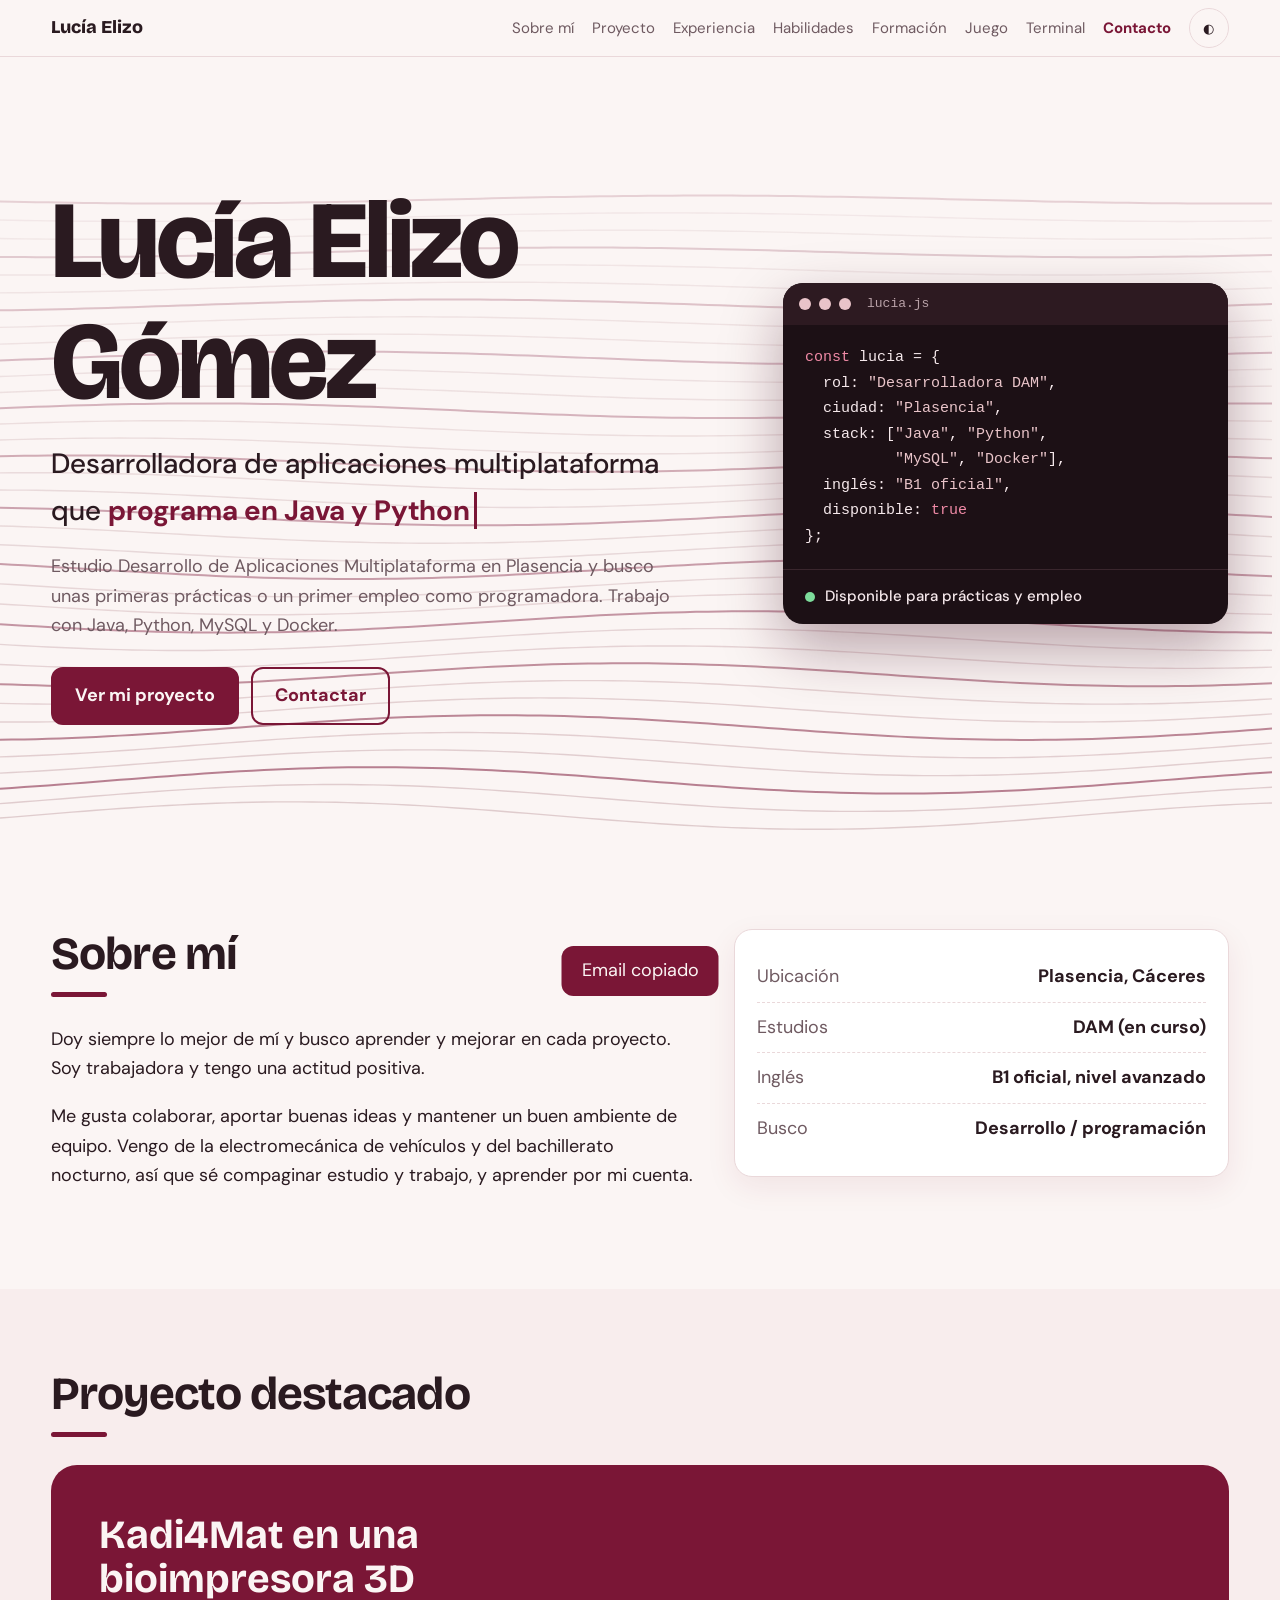
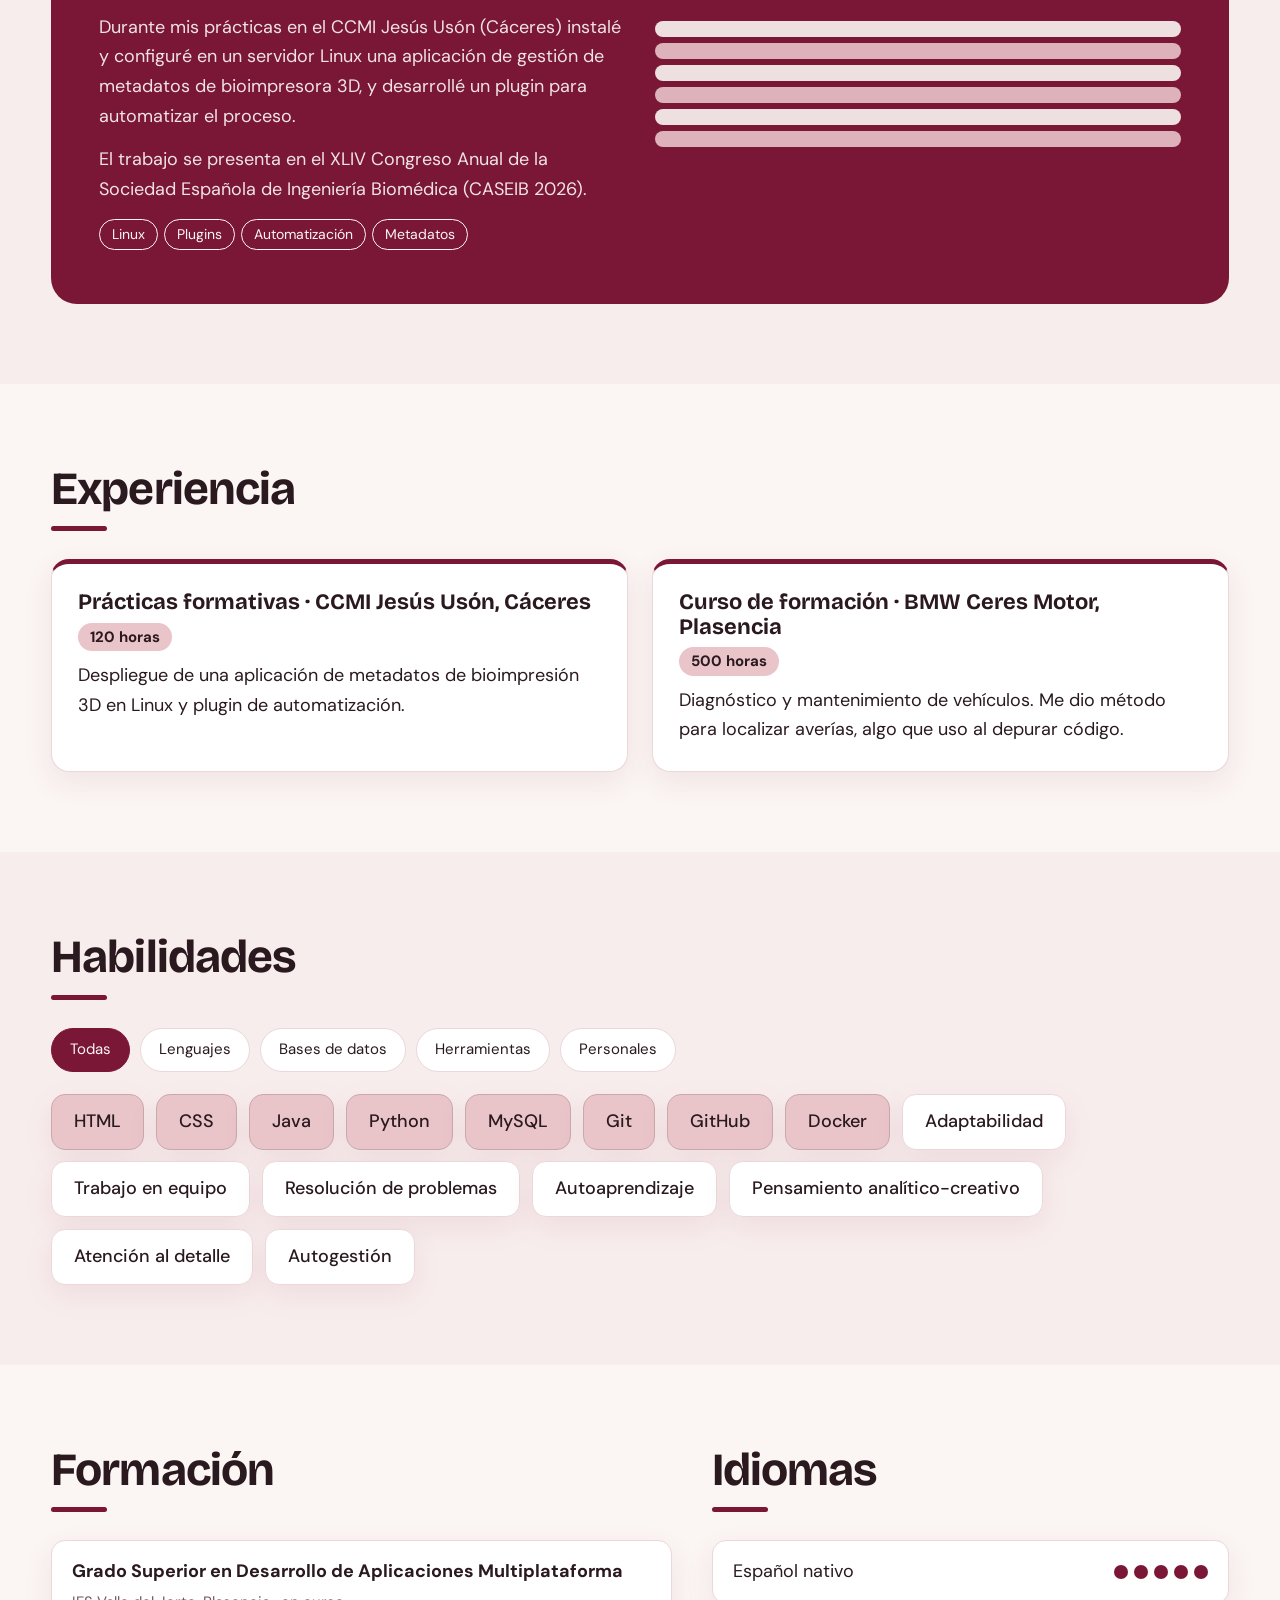
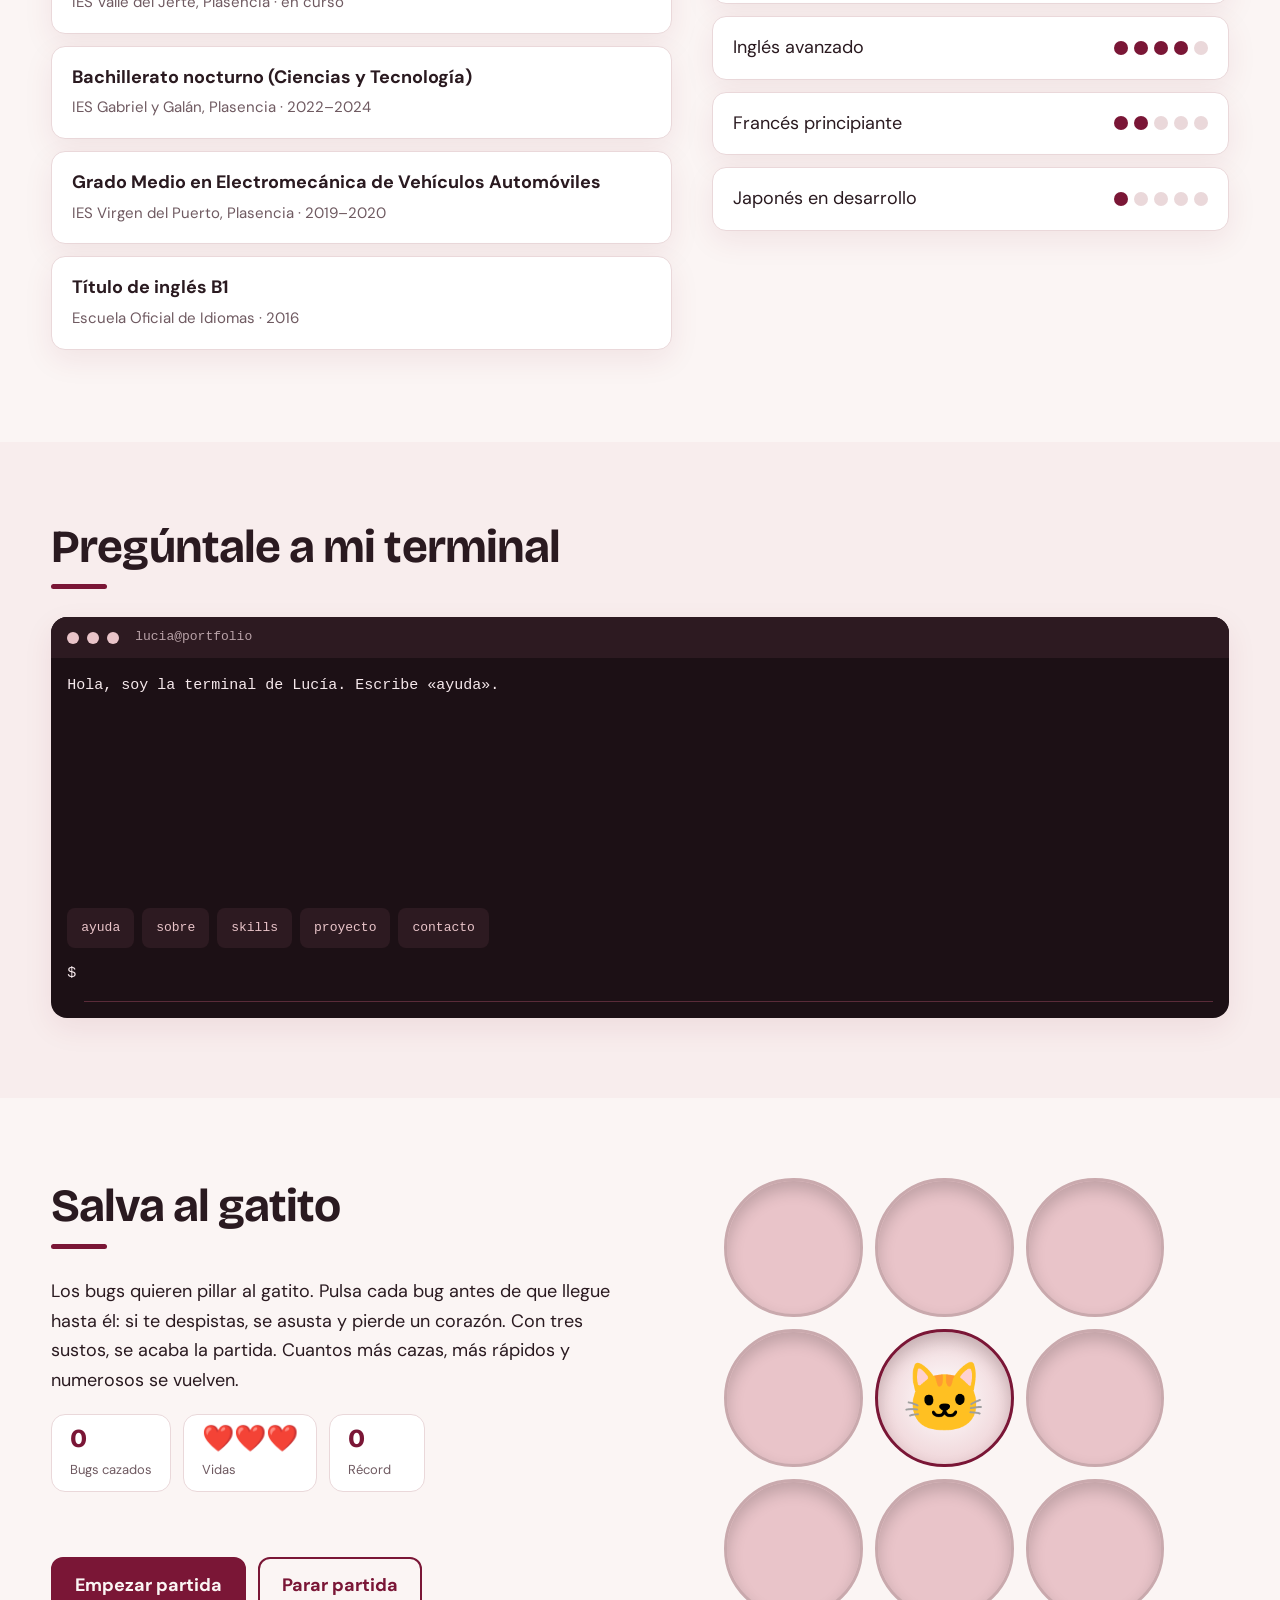
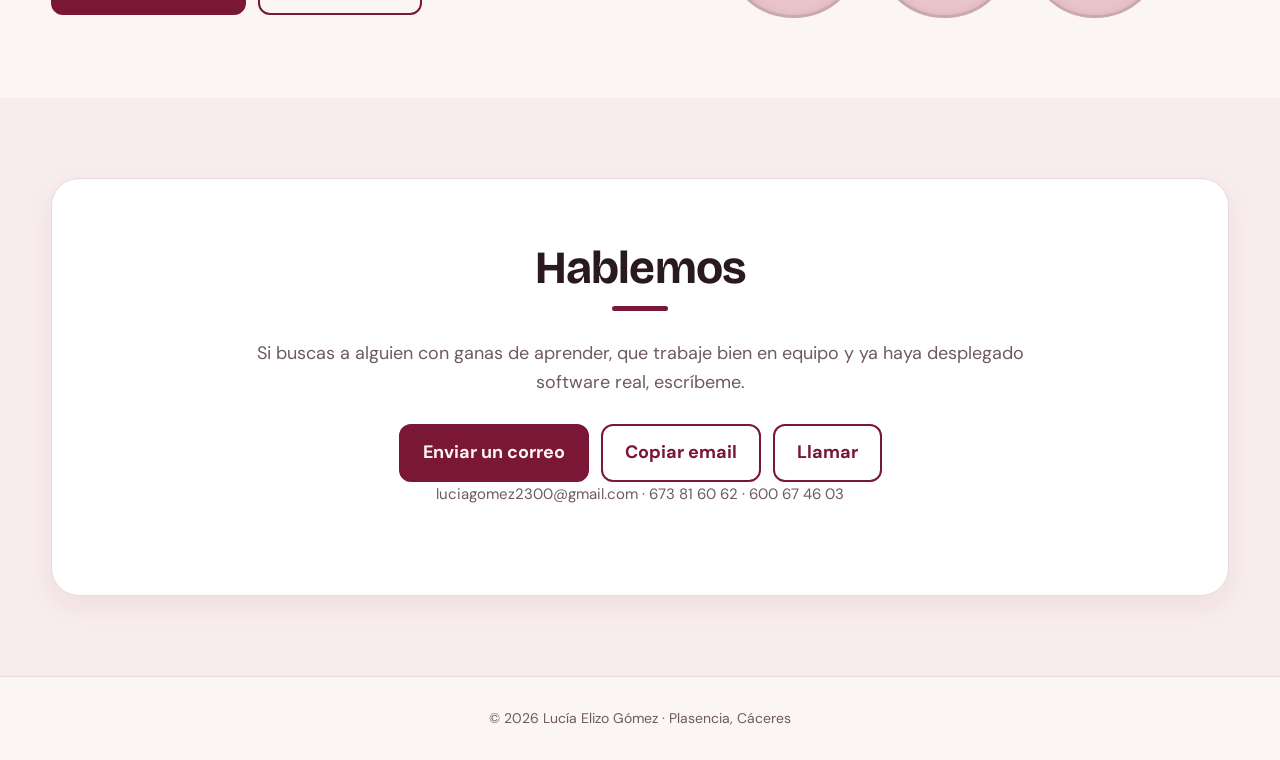
==== index.html @ 35b30069 "2026" ====
<!DOCTYPE html>
<html lang="es">

<head>
  <meta charset="utf-8">
  <meta name="viewport" content="width=device-width, initial-scale=1, viewport-fit=cover">
  <title>Lucía Elizo Gómez · Desarrolladora de Aplicaciones Multiplataforma</title>
  <link
    href="https://fonts.googleapis.com/css2?family=Bricolage+Grotesque:wght@500;700;800&family=DM+Sans:wght@400;500;700&display=swap"
    rel="stylesheet">
    <link rel="stylesheet" href="./css/styles.css">
  
</head>

<body>
  <div id="bar"></div>
  <nav>
    <div class="wrap"><b>Lucía Elizo</b>
      <div id="menu"><a href="#sobre">Sobre mí</a><a href="#proyecto">Proyecto</a><a
          href="#experiencia">Experiencia</a><a href="#habilidades">Habilidades</a><a href="#formacion">Formación</a><a
          href="#juego">Juego</a><a href="#terminal">Terminal</a><a href="#contacto">Contacto</a></div>
      <button id="theme" aria-label="Cambiar tema">◐</button><button id="burger" aria-label="Abrir menú"
        aria-expanded="false" aria-controls="menu">☰</button>
    </div>
  </nav>

  <header class="hero">
    <canvas id="layers" aria-hidden="true"></canvas>
    <div class="wrap">
      <div>
        <h1>Lucía Elizo Gómez</h1>
        <p class="role">Desarrolladora de aplicaciones multiplataforma <br>que <span class="typed" id="typed"></span>
        </p>
        <p class="lead">Estudio Desarrollo de Aplicaciones Multiplataforma en Plasencia y busco unas primeras prácticas
          o un primer empleo como programadora. Trabajo con Java, Python, MySQL y Docker.</p>
        <div class="btns"><a class="btn p" href="#proyecto">Ver mi proyecto</a><a class="btn s"
            href="#contacto">Contactar</a></div>
      </div>
      <aside class="card" id="tilt">
        <div class="cbar"><i></i><i></i><i></i><span>lucia.js</span></div>
        <pre><code><span class="k">const</span> lucia = {
  rol: <span class="s">"Desarrolladora DAM"</span>,
  ciudad: <span class="s">"Plasencia"</span>,
  stack: [<span class="s">"Java"</span>, <span class="s">"Python"</span>,
          <span class="s">"MySQL"</span>, <span class="s">"Docker"</span>],
  inglés: <span class="s">"B1 oficial"</span>,
  disponible: <span class="k">true</span>
};</code></pre>
        <div class="ok"><i></i>Disponible para prácticas y empleo</div>
      </aside>
    </div>
  </header>

  <section id="sobre">
    <div class="wrap about">
      <div>
        <h2>Sobre mí</h2>
        <p>Doy siempre lo mejor de mí y busco aprender y mejorar en cada proyecto. Soy trabajadora y tengo una actitud
          positiva.</p>
        <p>Me gusta colaborar, aportar buenas ideas y mantener un buen ambiente de equipo. Vengo de la electromecánica
          de vehículos y del bachillerato nocturno, así que sé compaginar estudio y trabajo, y aprender por mi cuenta.
        </p>
      </div>
      <div class="facts">
        <div><span>Ubicación</span><b>Plasencia, Cáceres</b></div>
        <div><span>Estudios</span><b>DAM (en curso)</b></div>
        <div><span>Inglés</span><b>B1 oficial, nivel avanzado</b></div>
        <div><span>Busco</span><b>Desarrollo / programación</b></div>
      </div>
    </div>
  </section>

  <section id="proyecto">
    <div class="wrap">
      <h2>Proyecto destacado</h2>
      <div class="feature">
        <div>
          <h3>Kadi4Mat en una bioimpresora 3D</h3>
          <p>Durante mis prácticas en el CCMI Jesús Usón (Cáceres) instalé y configuré en un servidor Linux una
            aplicación de gestión de metadatos de bioimpresora 3D, y desarrollé un plugin para automatizar el proceso.
          </p>
          <p>El trabajo se presenta en el XLIV Congreso Anual de la Sociedad Española de Ingeniería Biomédica (CASEIB
            2026).</p>
          <span class="tag">Linux</span><span class="tag">Plugins</span><span class="tag">Automatización</span><span
            class="tag">Metadatos</span>
        </div>
        <div class="stack" aria-hidden="true"><i></i><i></i><i></i><i></i><i></i><i></i></div>
      </div>
    </div>
  </section>

  <section id="experiencia">
    <div class="wrap">
      <h2>Experiencia</h2>
      <div class="tl">
        <article>
          <h3>Prácticas formativas · CCMI Jesús Usón, Cáceres</h3><small>120 horas</small>
          <p>Despliegue de una aplicación de metadatos de bioimpresión 3D en Linux y plugin de automatización.</p>
        </article>
        <article>
          <h3>Curso de formación · BMW Ceres Motor, Plasencia</h3><small>500 horas</small>
          <p>Diagnóstico y mantenimiento de vehículos. Me dio método para localizar averías, algo que uso al depurar
            código.</p>
        </article>
      </div>
    </div>
  </section>

  <section id="habilidades">
    <div class="wrap">
      <h2>Habilidades</h2>
      <div class="chips" role="group" aria-label="Filtrar habilidades">
        <button class="chip" aria-pressed="true" data-f="all">Todas</button><button class="chip" aria-pressed="false"
          data-f="code">Lenguajes</button><button class="chip" aria-pressed="false" data-f="data">Bases de
          datos</button><button class="chip" aria-pressed="false" data-f="tools">Herramientas</button><button
          class="chip" aria-pressed="false" data-f="soft">Personales</button>
      </div>
      <div id="skills" aria-live="polite"></div>
    </div>
  </section>

  <section id="formacion">
    <div class="wrap two">
      <div class="edu">
        <h2>Formación</h2>
        <div><b>Grado Superior en Desarrollo de Aplicaciones Multiplataforma</b><span>IES Valle del Jerte, Plasencia ·
            en curso</span></div>
        <div><b>Bachillerato nocturno (Ciencias y Tecnología)</b><span>IES Gabriel y Galán, Plasencia · 2022–2024</span>
        </div>
        <div><b>Grado Medio en Electromecánica de Vehículos Automóviles</b><span>IES Virgen del Puerto, Plasencia ·
            2019–2020</span></div>
        <div><b>Título de inglés B1</b><span>Escuela Oficial de Idiomas · 2016</span></div>
      </div>
      <div>
        <h2>Idiomas</h2>
        <div class="lang">Español nativo<span class="dots" data-n="5"></span></div>
        <div class="lang">Inglés avanzado<span class="dots" data-n="4"></span></div>
        <div class="lang">Francés principiante<span class="dots" data-n="2"></span></div>
        <div class="lang">Japonés en desarrollo<span class="dots" data-n="1"></span></div>
      </div>
    </div>
  </section>

  <section id="terminal">
    <div class="wrap">
      <h2>Pregúntale a mi terminal</h2>
      <div class="term">
        <header><i></i><i></i><i></i><span>lucia@portfolio</span></header>
        <div id="out" role="log" aria-live="polite"></div>
        <div class="hints">
          <button>ayuda</button><button>sobre</button><button>skills</button><button>proyecto</button><button>contacto</button>
        </div>
        <label><span aria-hidden="true">$</span><input id="cmd" autocomplete="off" spellcheck="false"
            aria-label="Escribe un comando"></label>
      </div>
    </div>
  </section>

  <section id="juego">
    <div class="wrap game">
      <div>
        <h2>Salva al gatito</h2>
        <p>Los bugs quieren pillar al gatito. Pulsa cada bug antes de que llegue hasta él: si te despistas, se asusta y
          pierde un corazón. Con tres sustos, se acaba la partida. Cuantos más cazas, más rápidos y numerosos se
          vuelven.</p>
        <div class="hud">
          <div><b id="gs">0</b><span>Bugs cazados</span></div>
          <div><b id="gh">❤️❤️❤️</b><span>Vidas</span></div>
          <div><b id="gb">0</b><span>Récord</span></div>
        </div>
        <p id="gmsg" role="status"></p>
        <div class="btns" style="margin-top:0"><button class="btn p" id="gstart">Empezar partida</button><button
            class="btn s" id="gstop" disabled>Parar partida</button></div>
      </div>
      <div id="board"></div>
    </div>
  </section>

  <section id="contacto">
    <div class="wrap">
      <div class="contact">
        <h2>Hablemos</h2>
        <p>Si buscas a alguien con ganas de aprender, que trabaje bien en equipo y ya haya desplegado software real,
          escríbeme.</p>
        <div class="btns"><a class="btn p" href="mailto:luciagomez2300@gmail.com">Enviar un correo</a><button
            class="btn s" id="copy">Copiar email</button><a class="btn s" href="tel:+34673816062">Llamar</a></div>
        <p class="links">luciagomez2300@gmail.com · 673 81 60 62 · 600 67 46 03</p>
      </div>
    </div>
  </section>

  <footer>© 2026 Lucía Elizo Gómez · Plasencia, Cáceres</footer>
  <div id="toast" role="status">Email copiado</div>

  <script src="./js/functions.js"></script>
</body>

</html>
---- css/styles.css ----
:root {
    --bg: #fbf5f4;
    --surface: #fff;
    --ink: #2a1a20;
    --muted: #6f5a61;
    --rose: #e9c4c9;
    --mauve: #c9a9ad;
    --wine: #7a1636;
    --line: #ead8da;
    --shadow: 0 10px 30px rgba(122, 22, 54, .08);
    box-sizing: border-box;
    padding-top: env(safe-area-inset-top, 0px);
    padding-bottom: env(safe-area-inset-bottom, 0px)
}

@media (prefers-color-scheme:dark) {
    :root:not([data-theme="light"]) {
        --bg: #1b1216;
        --surface: #26191e;
        --ink: #f6e9ec;
        --muted: #b9a2a8;
        --rose: #5a2b39;
        --mauve: #8d6470;
        --wine: #f08aa6;
        --line: #3a262d;
        --shadow: 0 10px 30px rgba(0, 0, 0, .35)
    }
}

:root[data-theme="dark"] {
    --bg: #1b1216;
    --surface: #26191e;
    --ink: #f6e9ec;
    --muted: #b9a2a8;
    --rose: #5a2b39;
    --mauve: #8d6470;
    --wine: #f08aa6;
    --line: #3a262d;
    --shadow: 0 10px 30px rgba(0, 0, 0, .35)
}

*,
*::before,
*::after {
    box-sizing: border-box
}

html {
    scroll-behavior: smooth;
    scroll-padding-top: calc(env(safe-area-inset-top, 0px) + 70px)
}

body {
    margin: 0;
    background: var(--bg);
    color: var(--ink);
    font: 400 17px/1.65 "DM Sans", system-ui, sans-serif
}

h1,
h2,
h3 {
    font-family: "Bricolage Grotesque", "DM Sans", system-ui, sans-serif;
    line-height: 1.1;
    margin: 0
}

a {
    color: inherit
}

:focus-visible {
    outline: 3px solid var(--wine);
    outline-offset: 3px;
    border-radius: 6px
}

.wrap {
    max-width: 1040px;
    margin: 0 auto;
    padding: 0 22px
}

nav {
    position: sticky;
    top: env(safe-area-inset-top, 0px);
    z-index: 10;
    background: color-mix(in srgb, var(--bg) 88%, transparent);
    backdrop-filter: blur(10px);
    border-bottom: 1px solid var(--line)
}

nav .wrap {
    display: flex;
    align-items: center;
    gap: 18px;
    height: 56px;
    overflow-x: auto
}

nav b {
    font-family: "Bricolage Grotesque", sans-serif;
    font-weight: 800;
    margin-right: auto;
    white-space: nowrap
}

nav a {
    text-decoration: none;
    color: var(--muted);
    font-size: 15px;
    white-space: nowrap
}

nav a:hover {
    color: var(--wine)
}

#theme {
    background: none;
    border: 1px solid var(--line);
    color: var(--ink);
    border-radius: 99px;
    width: 34px;
    height: 34px;
    cursor: pointer;
    flex: none
}

.hero {
    position: relative;
    min-height: 88vh;
    display: flex;
    align-items: center;
    overflow: hidden
}

#layers {
    position: absolute;
    inset: 0;
    width: 100%;
    height: 100%
}

.hero .wrap {
    position: relative;
    padding-top: 60px;
    padding-bottom: 60px
}

.hero h1 {
    font-size: clamp(46px, 9vw, 110px);
    font-weight: 800;
    letter-spacing: -.03em;
    max-width: 9ch
}

.role {
    font-size: clamp(20px, 3vw, 28px);
    margin: 18px 0 6px;
    font-weight: 500
}

.typed {
    color: var(--wine);
    font-weight: 700;
    border-right: 3px solid var(--wine);
    padding-right: 4px
}

.hero p.lead {
    max-width: 52ch;
    color: var(--muted)
}

.btns {
    display: flex;
    gap: 12px;
    flex-wrap: wrap;
    margin-top: 26px
}

.btn {
    display: inline-block;
    padding: 12px 22px;
    border-radius: 12px;
    font-weight: 700;
    text-decoration: none;
    border: 2px solid var(--wine);
    cursor: pointer;
    font: inherit;
    font-weight: 700
}

.btn.p {
    background: var(--wine);
    color: var(--bg)
}

.btn.s {
    background: transparent;
    color: var(--wine)
}

@media(hover:hover) {
    .btn:hover {
        transform: translateY(-2px)
    }
}

section {
    padding: 80px 0
}

h2 {
    font-size: clamp(30px, 5vw, 46px);
    margin-bottom: 28px;
    letter-spacing: -.02em
}

.about {
    display: grid;
    grid-template-columns: 1.3fr 1fr;
    gap: 40px;
    align-items: start
}

.facts {
    background: var(--surface);
    border: 1px solid var(--line);
    border-radius: 18px;
    padding: 22px;
    box-shadow: var(--shadow)
}

.facts div {
    display: flex;
    justify-content: space-between;
    gap: 12px;
    padding: 10px 0;
    border-bottom: 1px dashed var(--line)
}

.facts div:last-child {
    border: 0
}

.facts span {
    color: var(--muted)
}

.feature {
    background: var(--wine);
    color: var(--bg);
    border-radius: 26px;
    padding: clamp(24px, 5vw, 48px);
    display: grid;
    grid-template-columns: 1fr 1fr;
    gap: 30px;
    align-items: center
}

.feature h3 {
    font-size: clamp(28px, 4vw, 40px);
    margin-bottom: 12px
}

.feature p {
    margin: 0 0 14px;
    opacity: .92
}

.tag {
    display: inline-block;
    border: 1px solid currentColor;
    border-radius: 99px;
    padding: 3px 12px;
    font-size: 14px;
    margin: 0 6px 6px 0
}

.stack {
    display: flex;
    flex-direction: column;
    gap: 6px
}

.stack i {
    display: block;
    height: 16px;
    border-radius: 99px;
    background: var(--bg);
    opacity: .9;
    transform-origin: left;
    animation: print 3.2s ease-in-out infinite alternate
}

.stack i:nth-child(2) {
    animation-delay: .2s;
    background: var(--rose)
}

.stack i:nth-child(3) {
    animation-delay: .4s
}

.stack i:nth-child(4) {
    animation-delay: .6s;
    background: var(--rose)
}

.stack i:nth-child(5) {
    animation-delay: .8s
}

.stack i:nth-child(6) {
    animation-delay: 1s;
    background: var(--rose)
}

@keyframes print {
    from {
        transform: scaleX(.25)
    }

    to {
        transform: scaleX(1)
    }
}

.tl {
    position: relative;
    margin-left: 8px;
    border-left: 3px solid var(--mauve);
    padding-left: 28px
}

.tl article {
    position: relative;
    margin-bottom: 34px
}

.tl article::before {
    content: "";
    position: absolute;
    left: -38px;
    top: 8px;
    width: 15px;
    height: 15px;
    border-radius: 50%;
    background: var(--wine);
    border: 3px solid var(--bg)
}

.tl h3 {
    font-size: 22px
}

.tl small {
    color: var(--muted);
    font-size: 15px
}

.chips {
    display: flex;
    gap: 10px;
    flex-wrap: wrap;
    margin-bottom: 22px
}

.chip {
    border: 1.5px solid var(--line);
    background: var(--surface);
    color: var(--ink);
    padding: 8px 18px;
    border-radius: 99px;
    cursor: pointer;
    font: inherit;
    font-size: 15px
}

.chip[aria-pressed="true"] {
    background: var(--wine);
    color: var(--bg);
    border-color: var(--wine)
}

#skills {
    display: flex;
    flex-wrap: wrap;
    gap: 12px;
    min-height: 130px;
    align-content: flex-start
}

.sk {
    padding: 10px 18px;
    border-radius: 14px;
    background: var(--surface);
    border: 1px solid var(--line);
    box-shadow: var(--shadow);
    font-weight: 500;
    animation: pop .35s both
}

.sk.hard {
    background: var(--rose);
    border-color: var(--mauve)
}

@keyframes pop {
    from {
        opacity: 0;
        transform: scale(.85)
    }

    to {
        opacity: 1;
        transform: none
    }
}

.two {
    display: grid;
    grid-template-columns: 1.2fr 1fr;
    gap: 40px
}

.edu div {
    padding: 14px 0;
    border-bottom: 1px solid var(--line)
}

.edu b {
    display: block
}

.edu span {
    color: var(--muted);
    font-size: 15px
}

.lang {
    display: flex;
    align-items: center;
    justify-content: space-between;
    padding: 12px 0;
    border-bottom: 1px solid var(--line)
}

.dots {
    display: flex;
    gap: 6px
}

.dots i {
    width: 14px;
    height: 14px;
    border-radius: 50%;
    background: var(--line)
}

.dots i.on {
    background: var(--wine)
}

.term {
    background: #1c1015;
    color: #f6e9ec;
    border-radius: 16px;
    box-shadow: var(--shadow);
    overflow: hidden;
    font: 15px/1.6 ui-monospace, Menlo, Consolas, monospace
}

.term header {
    background: #2d1a21;
    padding: 10px 16px;
    display: flex;
    gap: 8px;
    align-items: center
}

.term header i {
    width: 12px;
    height: 12px;
    border-radius: 50%;
    background: #e9c4c9
}

.term header span {
    margin-left: 8px;
    color: #b9a2a8;
    font-size: 13px
}

#out {
    padding: 16px;
    height: 250px;
    overflow: auto;
    white-space: pre-wrap
}

#out .cmd {
    color: #f08aa6
}

.term label {
    display: flex;
    gap: 8px;
    padding: 0 16px 16px
}

.term input {
    flex: 1;
    background: none;
    border: 0;
    color: inherit;
    font: inherit;
    outline: 0;
    border-bottom: 1px solid #5a2b39
}

.hints {
    padding: 0 16px 14px;
    display: flex;
    gap: 8px;
    flex-wrap: wrap
}

.hints button {
    background: #2d1a21;
    color: #e9c4c9;
    border: 0;
    border-radius: 8px;
    padding: 4px 10px;
    font: inherit;
    font-size: 13px;
    cursor: pointer
}

.contact {
    text-align: center;
    background: var(--surface);
    border: 1px solid var(--line);
    border-radius: 28px;
    padding: clamp(30px, 6vw, 64px);
    box-shadow: var(--shadow)
}

.contact p {
    max-width: 48ch;
    margin: 0 auto 24px;
    color: var(--muted)
}

.contact .btns {
    justify-content: center
}

.links {
    margin-top: 22px;
    color: var(--muted);
    font-size: 15px
}

#bar {
    position: fixed;
    top: 0;
    left: 0;
    height: 4px;
    width: 0;
    background: var(--wine);
    z-index: 30
}

.game {
    display: grid;
    grid-template-columns: 1fr 1fr;
    gap: 40px;
    align-items: center
}

.hud {
    display: flex;
    gap: 12px;
    flex-wrap: wrap;
    margin: 18px 0
}

.hud div {
    background: var(--surface);
    border: 1px solid var(--line);
    border-radius: 14px;
    padding: 8px 18px;
    min-width: 96px
}

.hud b {
    display: block;
    font: 800 26px "Bricolage Grotesque", sans-serif;
    color: var(--wine)
}

.hud span {
    font-size: 13px;
    color: var(--muted)
}

#board {
    display: grid;
    grid-template-columns: repeat(3, 1fr);
    gap: 12px;
    max-width: 380px;
    margin: 0 auto;
    width: 100%
}

.hole {
    aspect-ratio: 1;
    border-radius: 50%;
    border: 3px solid var(--mauve);
    background: var(--rose);
    font-size: clamp(34px, 8vw, 54px);
    cursor: pointer;
    display: grid;
    place-items: center;
    padding: 0;
    box-shadow: inset 0 8px 16px rgba(0, 0, 0, .18);
    transition: transform .1s
}

.hole:active {
    transform: scale(.92)
}

.hole.up {
    animation: pop .18s both
}

.hole.hit {
    background: var(--wine)
}

.hole.cat {
    background: radial-gradient(circle, var(--surface), var(--rose));
    border-color: var(--wine);
    cursor: default;
    font-size: clamp(44px, 10vw, 68px)
}

.hole.hurt {
    animation: shake .4s
}

@keyframes shake {
    25% {
        transform: translateX(-7px) rotate(-6deg)
    }

    75% {
        transform: translateX(7px) rotate(6deg)
    }
}

#gmsg {
    min-height: 1.6em;
    font-weight: 700;
    color: var(--wine)
}

#toast {
    position: fixed;
    left: 50%;
    bottom: calc(env(safe-area-inset-bottom, 0px) + 24px);
    transform: translate(-50%, 120px);
    background: var(--wine);
    color: var(--bg);
    padding: 10px 20px;
    border-radius: 12px;
    transition: transform .3s;
    z-index: 20
}

#toast.show {
    transform: translate(-50%, 0)
}

footer {
    text-align: center;
    color: var(--muted);
    padding: 30px 22px;
    font-size: 14px
}

@media(max-width:760px) {

    .about,
    .feature,
    .two,
    .game {
        grid-template-columns: 1fr
    }

    section {
        padding: 56px 0
    }
}

.wrap {
    max-width: 1840px;
    padding: 0 clamp(22px, 4vw, 80px)
}

.about p,
.game p,
.contact p {
    max-width: 68ch
}

@media(min-width:1500px) {
    body {
        font-size: 19px
    }

    .feature,
    .two,
    .game,
    .about {
        gap: 64px
    }
}

@media(min-width:1200px) {
    body {
        font-size: 18px
    }

    .hero h1 {
        max-width: none
    }

    .lead {
        max-width: 60ch
    }

    #board {
        max-width: 440px
    }
}

nav .wrap {
    overflow: visible
}

#menu {
    display: flex;
    gap: 18px
}

#burger {
    display: none;
    background: none;
    border: 1px solid var(--line);
    color: var(--ink);
    border-radius: 10px;
    width: 40px;
    height: 40px;
    font-size: 20px;
    cursor: pointer;
    flex: none
}

#theme {
    width: 40px;
    height: 40px
}

.hero {
    min-height: 88vh;
    min-height: 88svh
}

button,
.btn,
.chip {
    touch-action: manipulation;
    -webkit-tap-highlight-color: transparent
}

.btn,
.chip {
    min-height: 44px
}

.term input {
    font-size: 16px;
    min-height: 40px
}

.hints button {
    min-height: 40px;
    padding: 6px 14px
}

.hole,
#board {
    user-select: none;
    -webkit-user-select: none;
    touch-action: manipulation
}

.links,
.facts b {
    overflow-wrap: anywhere
}

@media(max-width:860px) {
    #burger {
        display: grid;
        place-items: center
    }

    #menu {
        display: none;
        position: absolute;
        top: 100%;
        left: 0;
        right: 0;
        flex-direction: column;
        gap: 0;
        background: var(--bg);
        border-bottom: 1px solid var(--line);
        padding: 6px 22px 12px;
        box-shadow: var(--shadow)
    }

    #menu.open {
        display: flex
    }

    #menu a {
        padding: 13px 0;
        font-size: 17px;
        border-bottom: 1px solid var(--line)
    }

    #menu a:last-child {
        border: 0
    }
}

@media(max-width:480px) {
    body {
        font-size: 16px
    }

    .wrap {
        padding: 0 16px
    }

    .btns .btn {
        flex: 1 1 100%;
        text-align: center
    }

    .hud div {
        flex: 1;
        min-width: 0;
        padding: 8px 10px
    }

    .feature {
        border-radius: 20px
    }

    .term {
        font-size: 14px
    }

    #out {
        height: 220px
    }

    .chip {
        padding: 8px 14px
    }

    .facts div {
        flex-direction: column;
        gap: 0
    }
}

h2::after {
    content: "";
    display: block;
    width: 56px;
    height: 5px;
    border-radius: 9px;
    background: var(--wine);
    margin-top: 12px
}

.contact h2::after {
    margin-left: auto;
    margin-right: auto
}

section:nth-of-type(even) {
    background: color-mix(in srgb, var(--rose) 16%, var(--bg))
}

footer {
    border-top: 1px solid var(--line)
}

#menu a.act {
    color: var(--wine);
    font-weight: 700
}

.hero .wrap {
    display: grid;
    grid-template-columns: minmax(0, 1.35fr) minmax(0, .9fr);
    gap: clamp(28px, 5vw, 80px);
    align-items: center;
    width: 100%
}

.card {
    background: #1c1015;
    color: #f6e9ec;
    border-radius: 20px;
    box-shadow: 0 24px 60px rgba(60, 10, 30, .35);
    overflow: hidden;
    transition: transform .15s ease-out;
    will-change: transform;
    font: 15px/1.7 ui-monospace, Menlo, Consolas, monospace
}

.card pre {
    margin: 0;
    padding: 20px 22px;
    overflow-x: auto;
    white-space: pre
}

.card .k {
    color: #f08aa6
}

.card .s {
    color: #e9c4c9
}

.cbar {
    background: #2d1a21;
    padding: 10px 16px;
    display: flex;
    gap: 8px;
    align-items: center
}

.cbar i {
    width: 12px;
    height: 12px;
    border-radius: 50%;
    background: #e9c4c9
}

.cbar span {
    margin-left: 8px;
    color: #b9a2a8;
    font-size: 13px
}

.ok {
    display: flex;
    align-items: center;
    gap: 10px;
    padding: 14px 22px;
    border-top: 1px solid #3a262d;
    font-family: "DM Sans", sans-serif;
    font-weight: 500
}

.ok i {
    width: 10px;
    height: 10px;
    border-radius: 50%;
    background: #7ddc9b;
    animation: pulse 1.8s infinite
}

@keyframes pulse {
    50% {
        box-shadow: 0 0 0 7px rgba(125, 220, 155, 0)
    }

    0% {
        box-shadow: 0 0 0 0 rgba(125, 220, 155, .6)
    }
}

.tl {
    display: grid;
    grid-template-columns: repeat(auto-fit, minmax(min(100%, 320px), 1fr));
    gap: 24px;
    border: 0;
    margin: 0;
    padding: 0
}

.tl article {
    margin: 0;
    background: var(--surface);
    border: 1px solid var(--line);
    border-top: 5px solid var(--wine);
    border-radius: 18px;
    padding: 26px;
    box-shadow: var(--shadow)
}

.tl article::before {
    display: none
}

.tl small {
    display: inline-block;
    background: var(--rose);
    color: var(--ink);
    border-radius: 99px;
    padding: 2px 12px;
    margin: 8px 0 10px;
    font-weight: 700
}

.tl p {
    margin: 0
}

.sk {
    padding: 12px 22px;
    font-size: 18px
}

.edu>div,
.lang {
    background: var(--surface);
    border: 1px solid var(--line);
    border-radius: 14px;
    padding: 16px 20px;
    margin-bottom: 12px;
    box-shadow: var(--shadow)
}

@media(max-width:860px) {
    .hero .wrap {
        grid-template-columns: 1fr
    }

    .card {
        max-width: 540px
    }
}

@media(max-width:480px) {
    .card {
        font-size: 13px
    }

    .card pre {
        padding: 16px
    }
}

@media(prefers-reduced-motion:reduce) {
    * {
        animation: none !important;
        transition: none !important
    }

    html {
        scroll-behavior: auto
    }
}
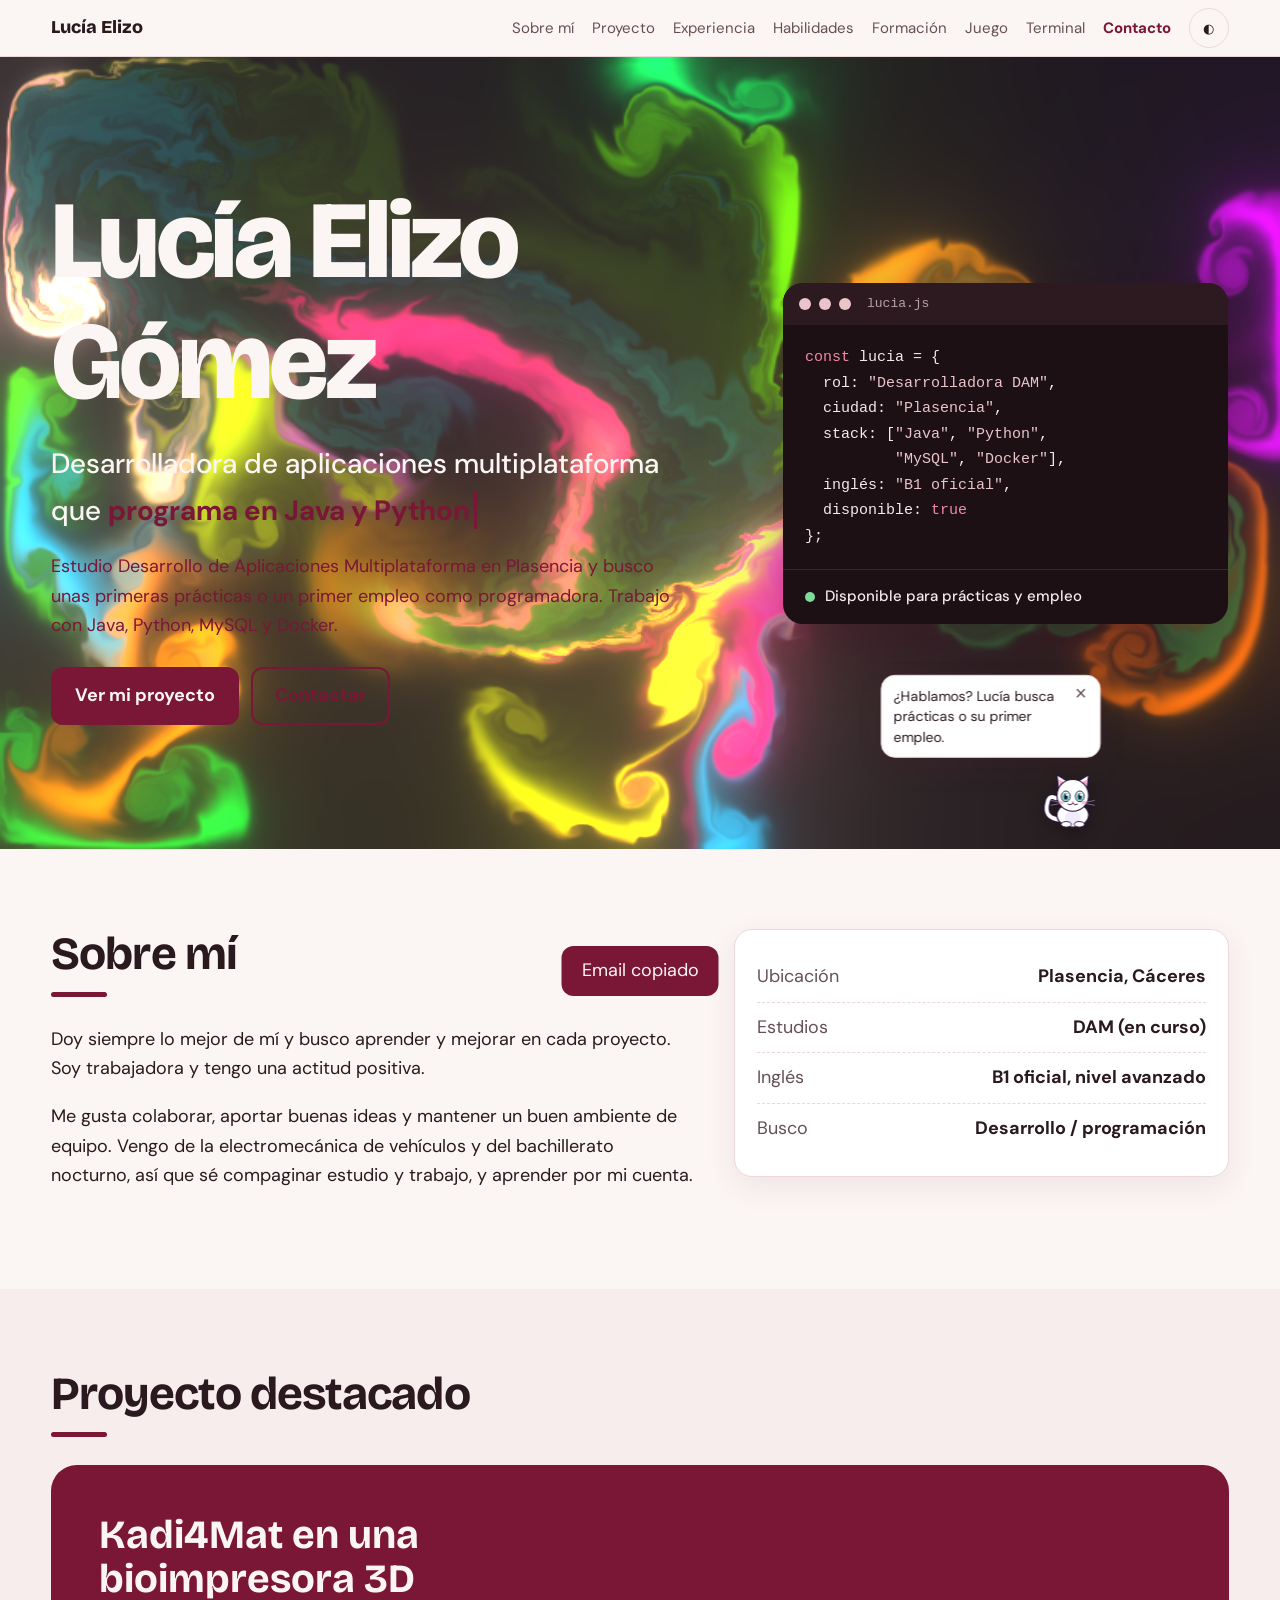
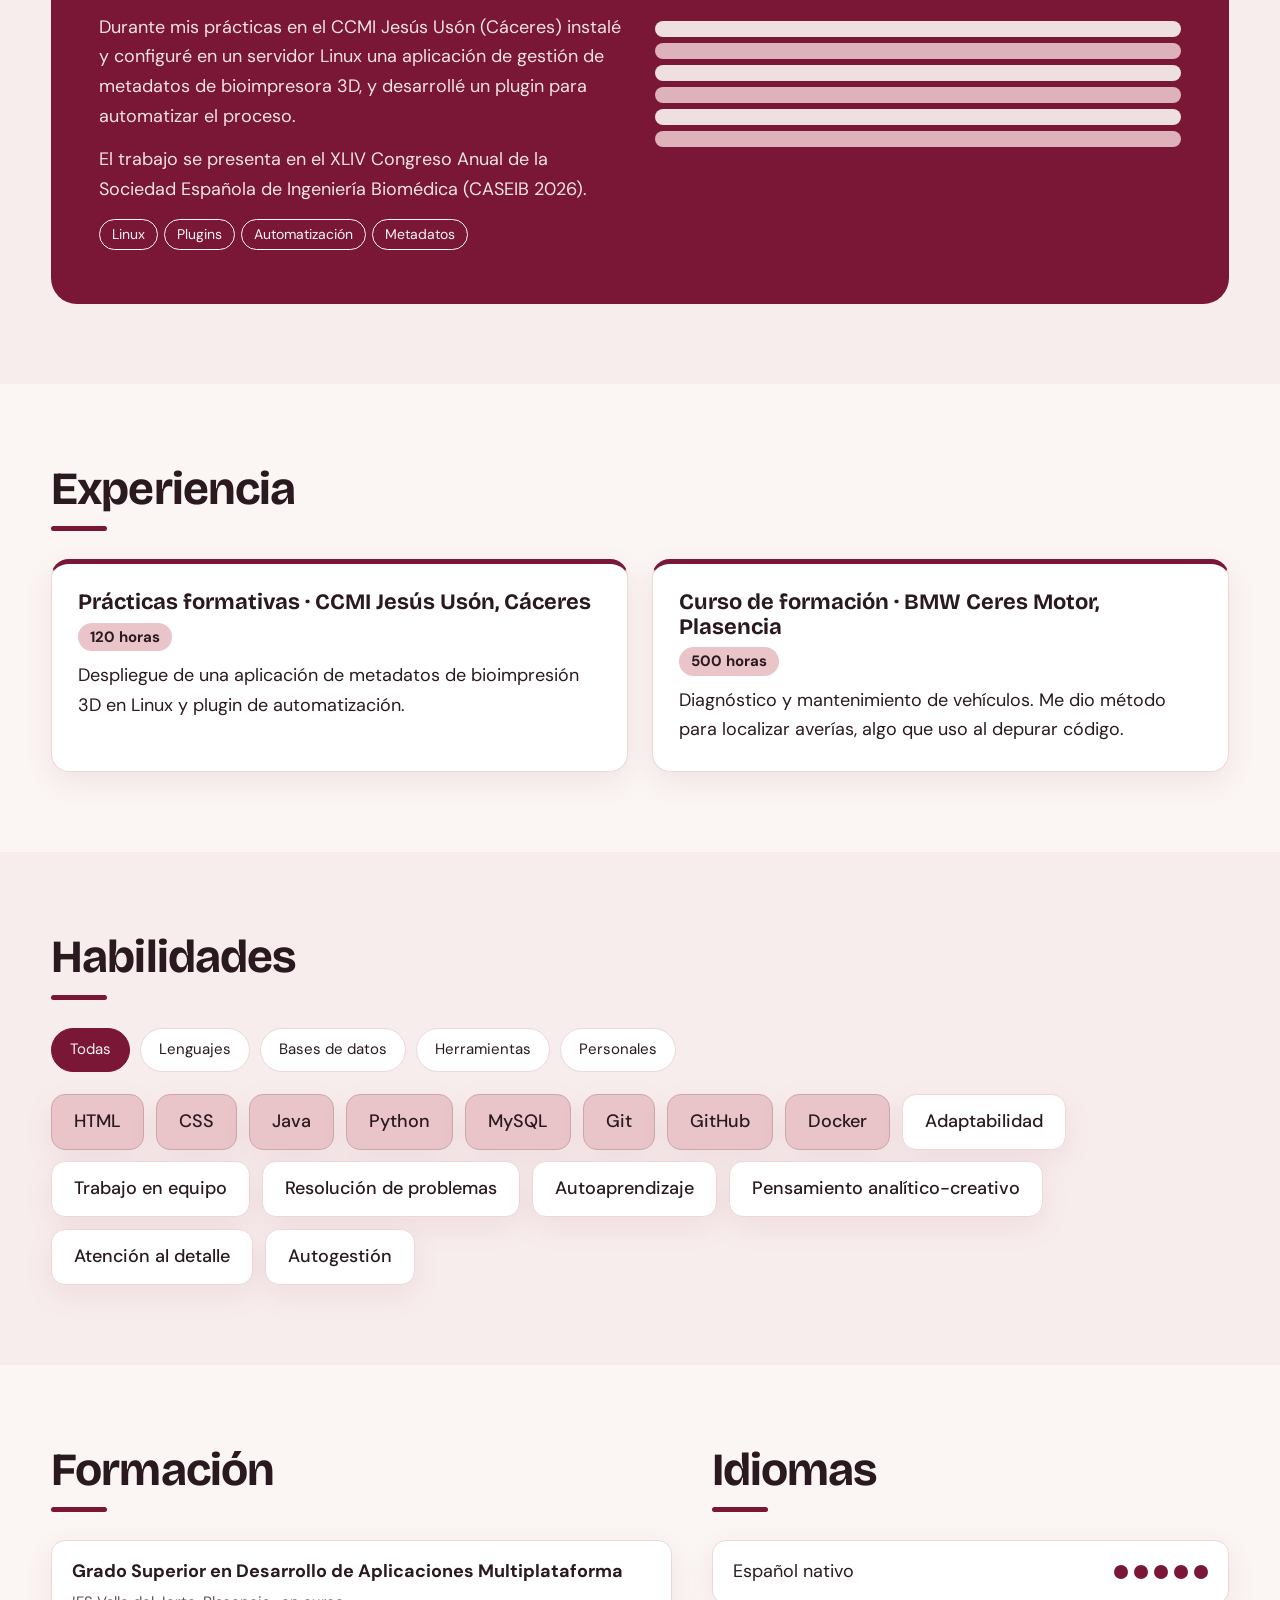
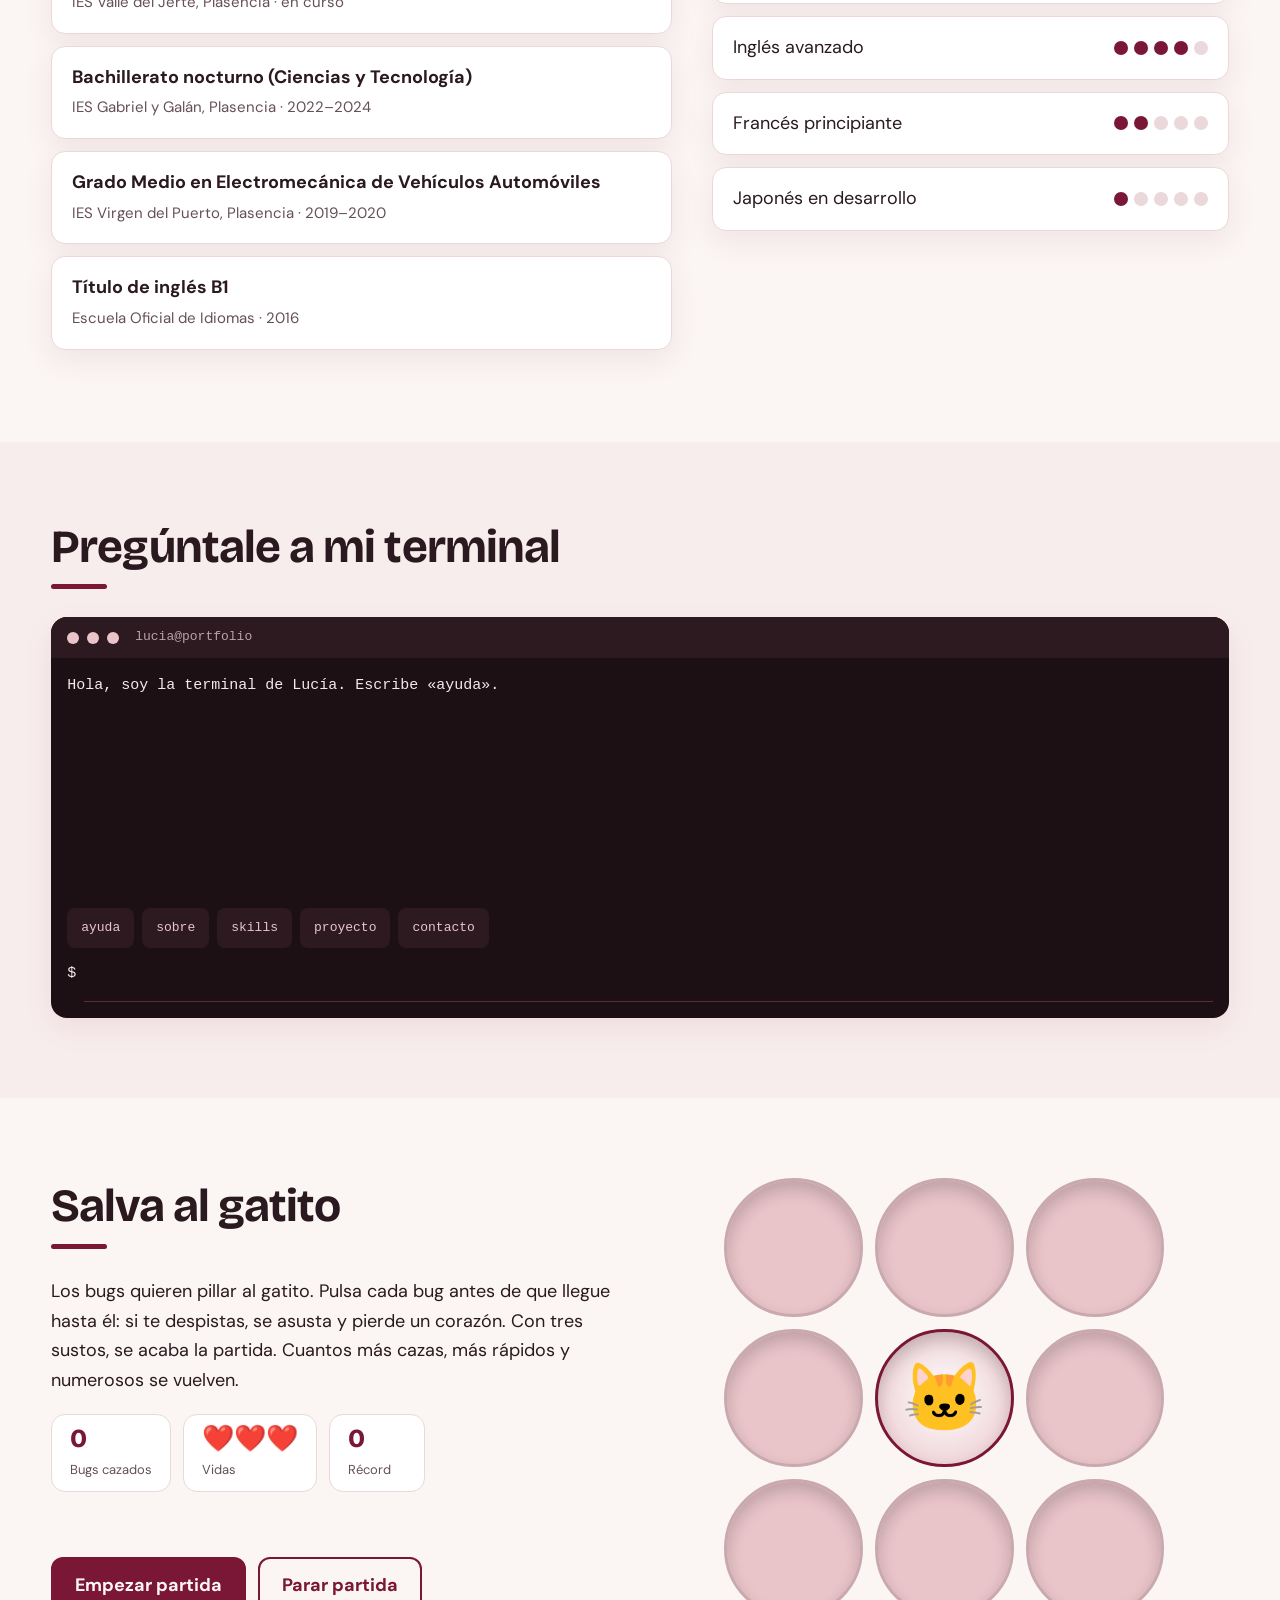
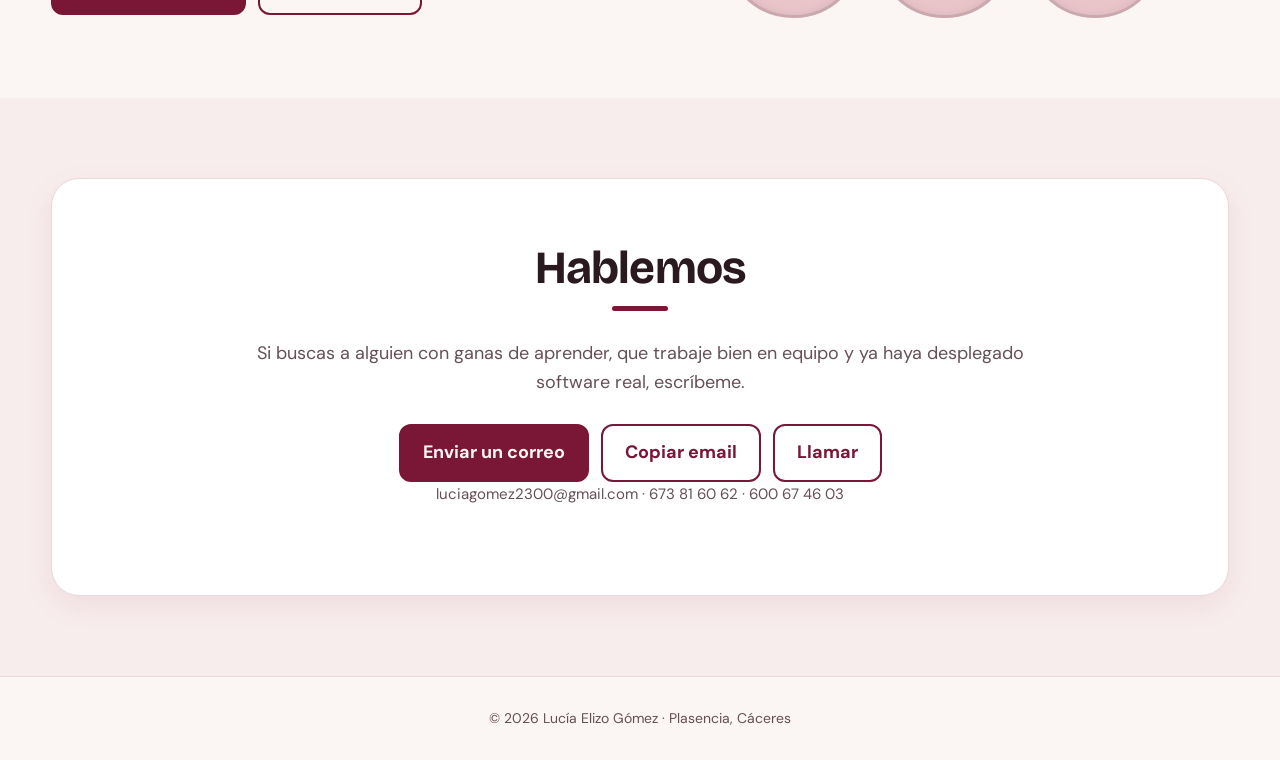
==== commit 9cef93fb: "2026" ====
--- a/index.html
+++ b/index.html
@@ -23,13 +23,12 @@
         aria-expanded="false" aria-controls="menu">☰</button>
     </div>
   </nav>
-
   <header class="hero">
     <canvas id="layers" aria-hidden="true"></canvas>
     <div class="wrap">
       <div>
-        <h1>Lucía Elizo Gómez</h1>
-        <p class="role">Desarrolladora de aplicaciones multiplataforma <br>que <span class="typed" id="typed"></span>
+        <h1 class="change">Lucía Elizo Gómez</h1>
+        <p class="role change">Desarrolladora de aplicaciones multiplataforma <br>que <span class="typed" id="typed"></span>
         </p>
         <p class="lead">Estudio Desarrollo de Aplicaciones Multiplataforma en Plasencia y busco unas primeras prácticas
           o un primer empleo como programadora. Trabajo con Java, Python, MySQL y Docker.</p>
@@ -190,6 +189,11 @@
   </section>
 
   <footer>© 2026 Lucía Elizo Gómez · Plasencia, Cáceres</footer>
+  <div id="pet-wrap"><span class="zz" aria-hidden="true">💤</span>
+    <div id="pet-bubble" role="status"><button id="pet-x" aria-label="Cerrar mensaje">×</button>
+      <p id="pet-msg"></p>
+    </div>
+    <button id="pet-btn" aria-label="Mochi, la gatita mascota. Pulsa para acariciarla, doble clic para que te siga"><svg viewBox="0 0 120 130" aria-hidden="true"><g id="pet-tail"><path class="cl" d="M86 114Q124 112 114 76Q110 60 96 68" stroke-width="13" fill="none" stroke-linecap="round"/><path class="cfs" d="M86 114Q124 112 114 76Q110 60 96 68" stroke-width="8.5" fill="none" stroke-linecap="round"/></g><ellipse class="cf cl" cx="60" cy="104" rx="34" ry="26" stroke-width="2.5"/><ellipse class="cb" cx="60" cy="110" rx="17" ry="15"/><path class="cf cl" d="M30 52L26 18L52 34Z M90 52L94 18L68 34Z" stroke-width="2.5" stroke-linejoin="round"/><path class="ce" d="M32 44L30 28L44 36Z M88 44L90 28L76 36Z"/><circle class="cf cl" cx="60" cy="62" r="34" stroke-width="2.5"/><g class="pet-eye"><ellipse class="cl" cx="45" cy="64" rx="9.5" ry="11.5" fill="#fff" stroke-width="2"/><g class="pup"><ellipse class="ci" cx="45" cy="65" rx="6.5" ry="8.5"/><ellipse cx="45" cy="65" rx="3.4" ry="6" fill="#1b0c38"/><circle cx="42.5" cy="60.5" r="2.6" fill="#fff"/></g></g><g class="pet-eye"><ellipse class="cl" cx="75" cy="64" rx="9.5" ry="11.5" fill="#fff" stroke-width="2"/><g class="pup"><ellipse class="ci" cx="75" cy="65" rx="6.5" ry="8.5"/><ellipse cx="75" cy="65" rx="3.4" ry="6" fill="#1b0c38"/><circle cx="72.5" cy="60.5" r="2.6" fill="#fff"/></g></g><ellipse cx="36" cy="77" rx="6" ry="3.6" fill="#ff8fb8" opacity=".6"/><ellipse cx="84" cy="77" rx="6" ry="3.6" fill="#ff8fb8" opacity=".6"/><path d="M57 75H63L60 79Z" fill="#ff8fb8"/><path class="cl" d="M60 79Q55 85 50 81M60 79Q65 85 70 81" stroke-width="2" fill="none" stroke-linecap="round"/><path class="cw" d="M30 76L14 73M30 80L14 83M90 76L106 73M90 80L106 83" stroke-width="1.5" stroke-linecap="round"/><ellipse class="cf cl" cx="46" cy="124" rx="11" ry="6" stroke-width="2"/><ellipse class="cf cl" cx="74" cy="124" rx="11" ry="6" stroke-width="2"/></svg></button></div>
   <div id="toast" role="status">Email copiado</div>
 
   <script src="./js/functions.js"></script>
--- a/css/styles.css
+++ b/css/styles.css
@@ -2,7 +2,7 @@
     --bg: #fbf5f4;
     --surface: #fff;
     --ink: #2a1a20;
-    --muted: #6f5a61;
+    --muted: #665057;
     --rose: #e9c4c9;
     --mauve: #c9a9ad;
     --wine: #7a1636;
@@ -47,14 +47,20 @@
 
 html {
     scroll-behavior: smooth;
-    scroll-padding-top: calc(env(safe-area-inset-top, 0px) + 70px)
+    scroll-padding-top: calc(env(safe-area-inset-top, 0px) + 70px);
 }
 
 body {
     margin: 0;
     background: var(--bg);
     color: var(--ink);
-    font: 400 17px/1.65 "DM Sans", system-ui, sans-serif
+    font: 400 17px/1.65 "DM Sans", system-ui, sans-serif;
+    
+}
+
+
+.change {
+    color: var(--bg);
 }
 
 h1,
@@ -139,7 +145,7 @@
     position: absolute;
     inset: 0;
     width: 100%;
-    height: 100%
+    height: 100%;
 }
 
 .hero .wrap {
@@ -170,7 +176,7 @@
 
 .hero p.lead {
     max-width: 52ch;
-    color: var(--muted)
+    color: var(--wine);
 }
 
 .btns {
@@ -1084,4 +1090,36 @@
     html {
         scroll-behavior: auto
     }
-}+}
+
+/* Mascota */
+:root{--cf:#fff;--cb:#efebfa;--cl:#2a1240;--ce:#ff9fc4;--ci:#3ec9b0;--cw:#9a8fb8}
+@media (prefers-color-scheme:dark){:root:not([data-theme="light"]){--cf:#221a2e;--cb:#34294a;--cl:#9a7cff;--ce:#ff8fb8;--ci:#ffc83a;--cw:#d6ccf2}}
+:root[data-theme="dark"]{--cf:#221a2e;--cb:#34294a;--cl:#9a7cff;--ce:#ff8fb8;--ci:#ffc83a;--cw:#d6ccf2}
+.cf{fill:var(--cf)}.cb{fill:var(--cb)}.ce{fill:var(--ce)}.ci{fill:var(--ci)}.cl{stroke:var(--cl)}.cfs{stroke:var(--cf)}.cw{stroke:var(--cw)}
+#pet-wrap{position:fixed;left:0;top:0;width:56px;height:62px;z-index:25;will-change:transform;pointer-events:none}
+#pet-btn{position:absolute;inset:0;width:100%;height:100%;background:none;border:0;padding:0;cursor:grab;pointer-events:auto;touch-action:none;-webkit-tap-highlight-color:transparent;filter:drop-shadow(0 5px 8px rgba(0,0,0,.3))}
+#pet-btn svg{width:100%;height:100%;overflow:visible;display:block}
+#pet-wrap.grab #pet-btn{cursor:grabbing}#pet-wrap.grab svg{transform:rotate(8deg) scale(1.1)}
+#pet-wrap.walk svg{animation:waddle .45s ease-in-out infinite}
+#pet-wrap.jump svg{animation:hop .5s ease-out}
+@keyframes waddle{0%,100%{transform:rotate(-7deg) translateY(0)}50%{transform:rotate(7deg) translateY(-4px)}}
+@keyframes hop{0%,100%{transform:translateY(0)}40%{transform:translateY(-22px) scale(1.08,.94)}}
+#pet-tail{transform-origin:86px 114px;animation:wag 2.4s ease-in-out infinite}
+@keyframes wag{0%,100%{transform:rotate(-6deg)}50%{transform:rotate(14deg)}}
+.pet-eye{transform-box:fill-box;transform-origin:center;animation:blink 5s infinite}
+@keyframes blink{0%,93%,100%{transform:scaleY(1)}96%{transform:scaleY(.1)}}
+#pet-wrap.sleep .pet-eye{animation:none;transform:scaleY(.12)}
+.zz{position:absolute;left:34px;top:-14px;font-size:16px;opacity:0;transition:opacity .3s;pointer-events:none}
+#pet-wrap.sleep .zz{opacity:1;animation:zz 1.6s ease-in-out infinite}
+@keyframes zz{50%{transform:translateY(-6px)}}
+#pet-bubble{position:absolute;bottom:calc(100% + 8px);width:max-content;max-width:220px;background:var(--surface);color:var(--ink);border:1px solid var(--line);border-radius:14px;padding:10px 12px;box-shadow:var(--shadow);font-size:14px;line-height:1.45;opacity:0;transform:translateY(6px) scale(.96);transition:opacity .25s,transform .25s;pointer-events:none}
+#pet-bubble.show{opacity:1;transform:none;pointer-events:auto}
+#pet-bubble p{margin:0 16px 0 0}
+#pet-x{position:absolute;top:2px;right:4px;background:none;border:0;color:var(--muted);font-size:20px;cursor:pointer;min-height:30px;min-width:30px;padding:0;line-height:1}
+.pet-act{display:flex;gap:6px;flex-wrap:wrap;margin-top:8px}
+.pet-act a{font-size:13px;font-weight:700;text-decoration:none;color:var(--wine);border:1.5px solid var(--wine);border-radius:99px;padding:2px 10px}
+.heart{position:fixed;z-index:26;font-size:18px;pointer-events:none;animation:heartup 1.1s ease-out forwards}
+@keyframes heartup{to{transform:translateY(-60px) scale(1.3);opacity:0}}
+@media(max-width:480px){#pet-wrap{width:48px;height:54px}#pet-bubble{max-width:190px;font-size:13px}}
+@media(prefers-reduced-motion:reduce){#pet-wrap svg,#pet-tail,.pet-eye,.heart,.zz{animation:none!important}}
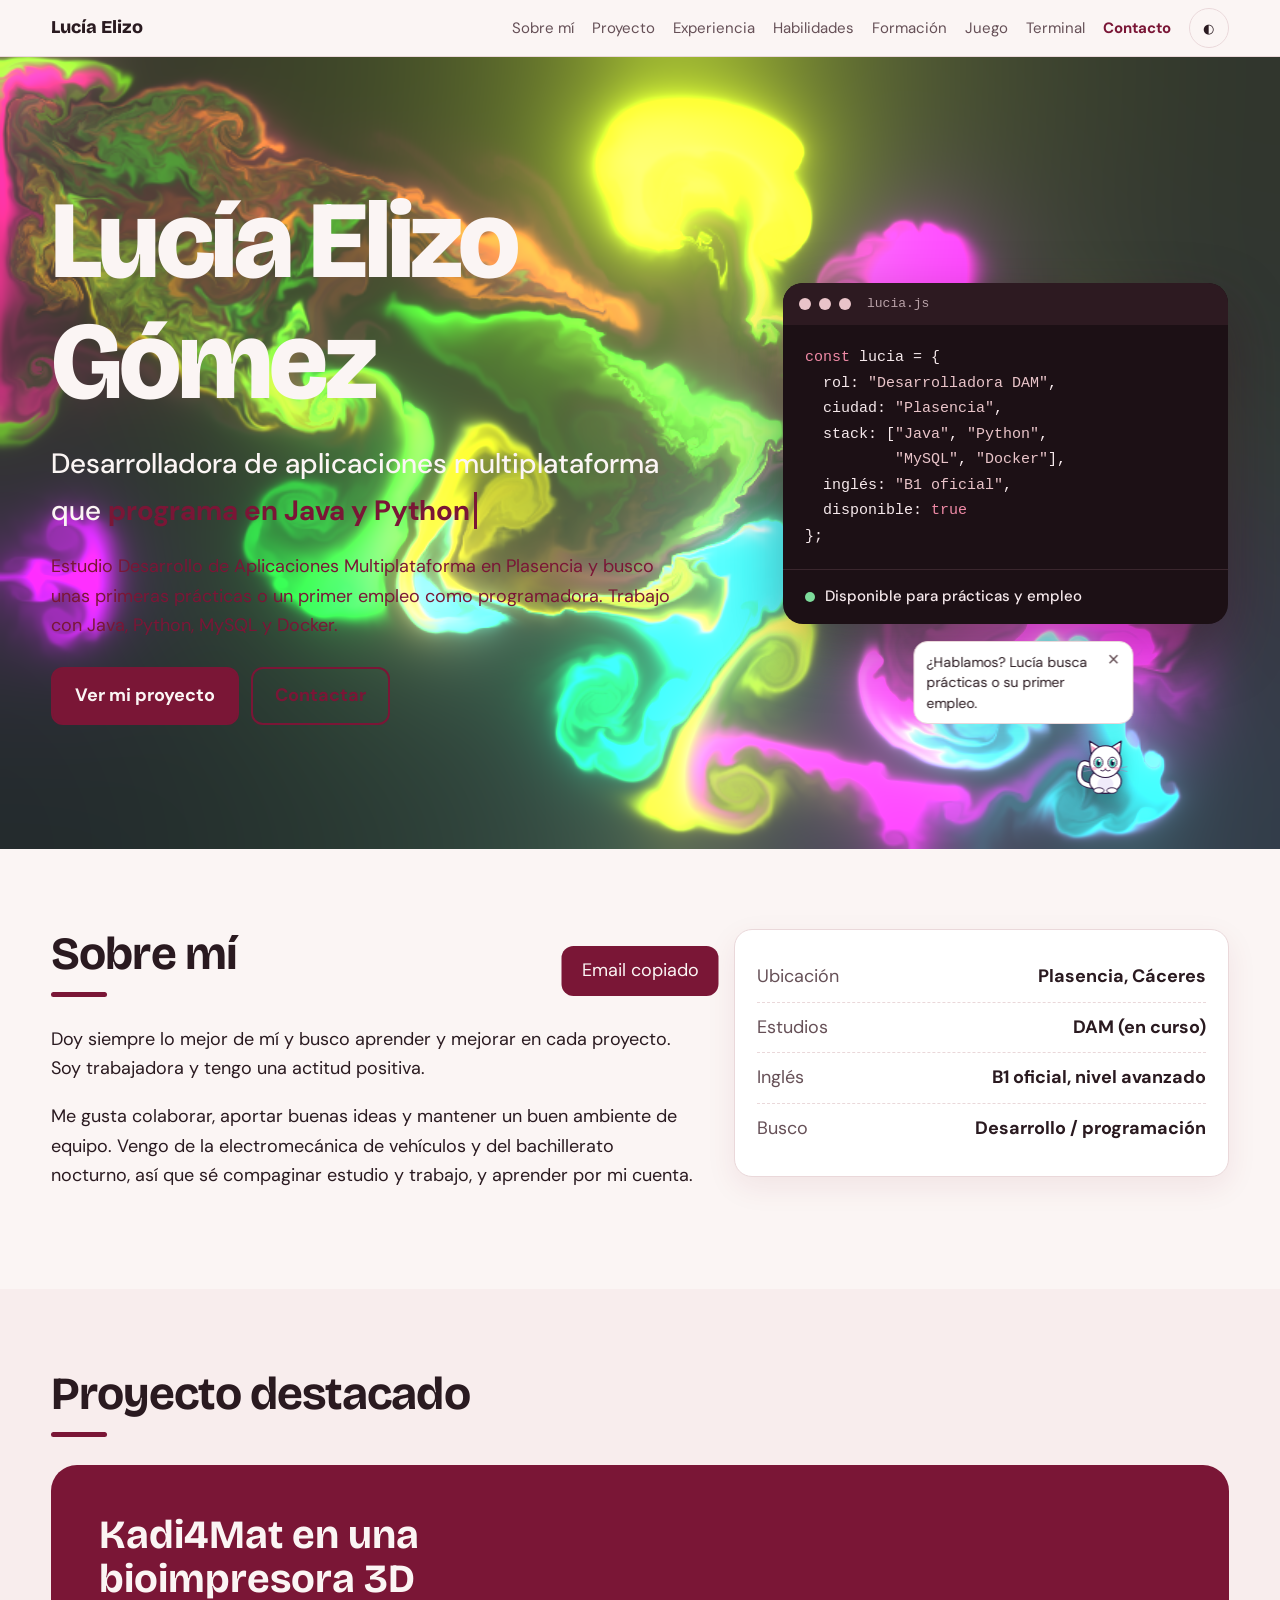
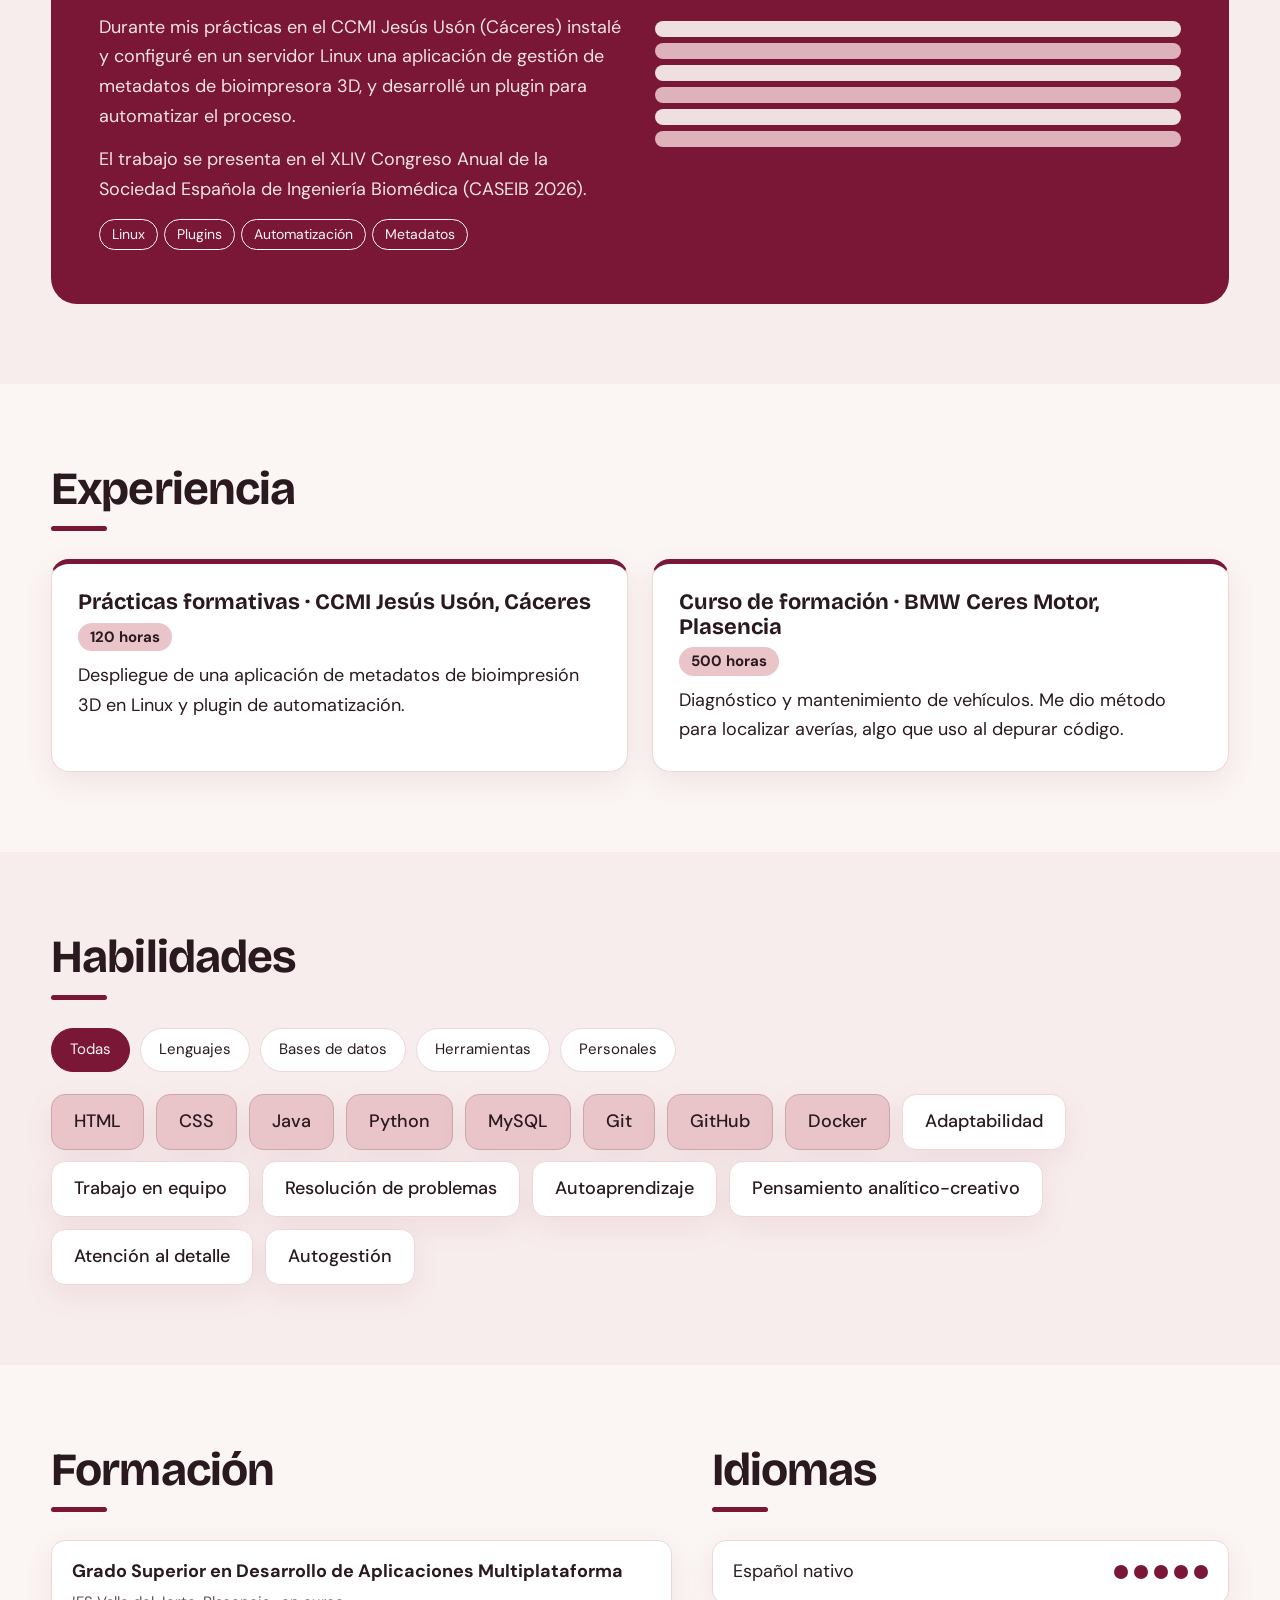
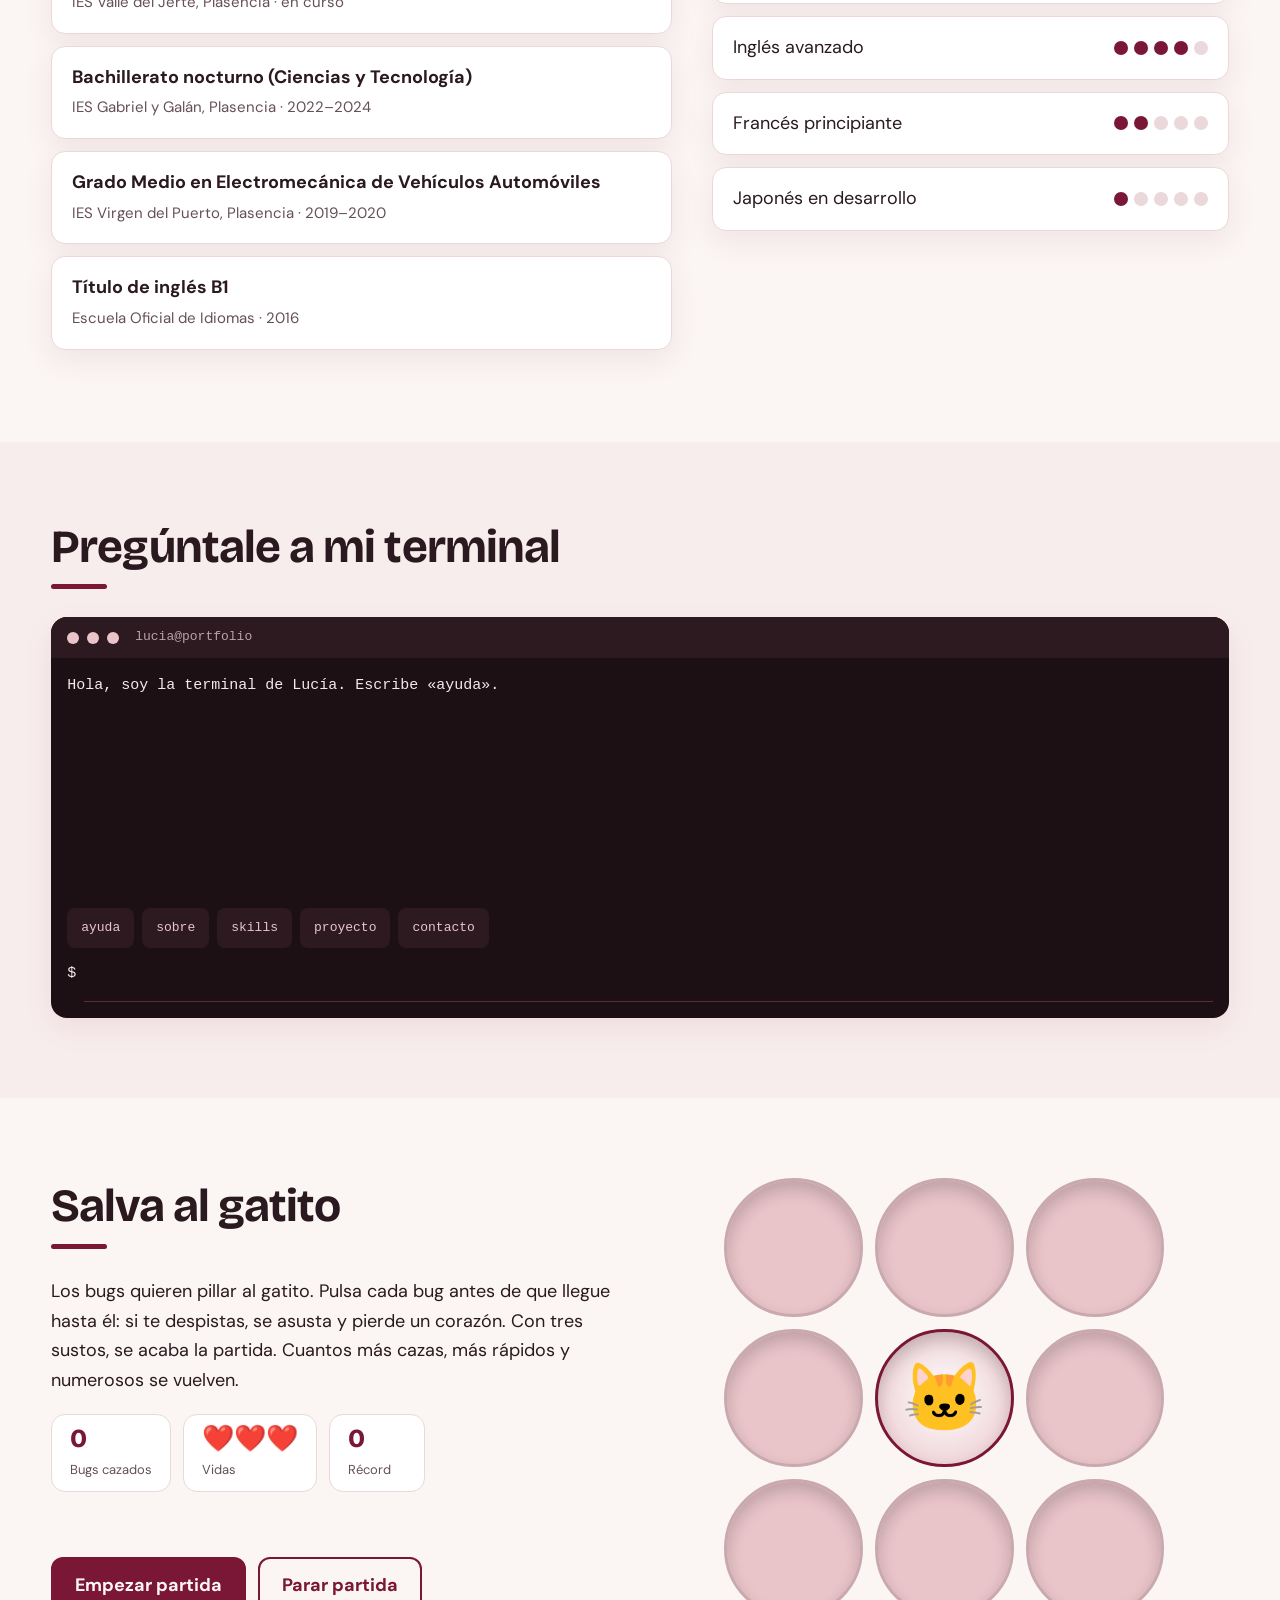
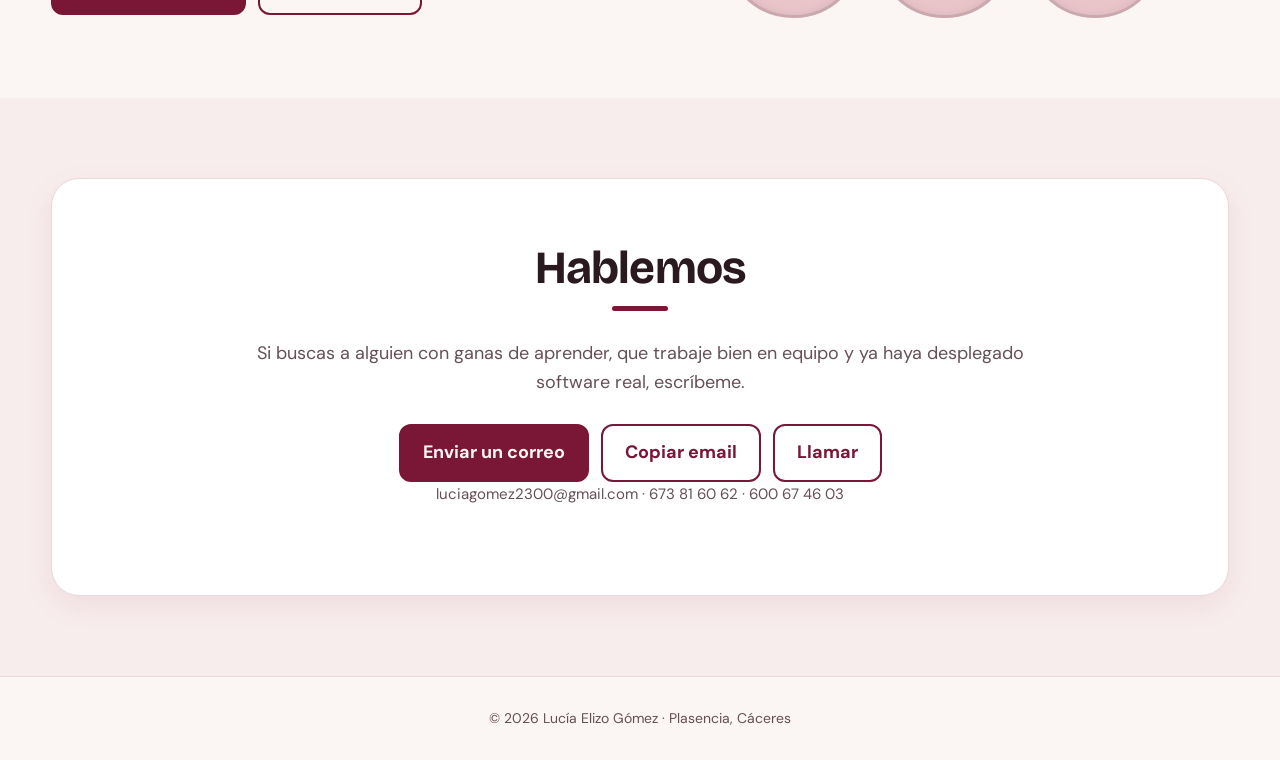
==== commit bb077549: "2026" ====
--- a/index.html
+++ b/index.html
@@ -8,7 +8,8 @@
   <link
     href="https://fonts.googleapis.com/css2?family=Bricolage+Grotesque:wght@500;700;800&family=DM+Sans:wght@400;500;700&display=swap"
     rel="stylesheet">
-    <link rel="stylesheet" href="./css/styles.css">
+  <link rel="stylesheet" href="./css/styles.css">
+  <link type="image/png" sizes="16x16" rel="icon" href="./icons/icons8-gato-negro-ios-27-outlined-16.png">
   
 </head>
 
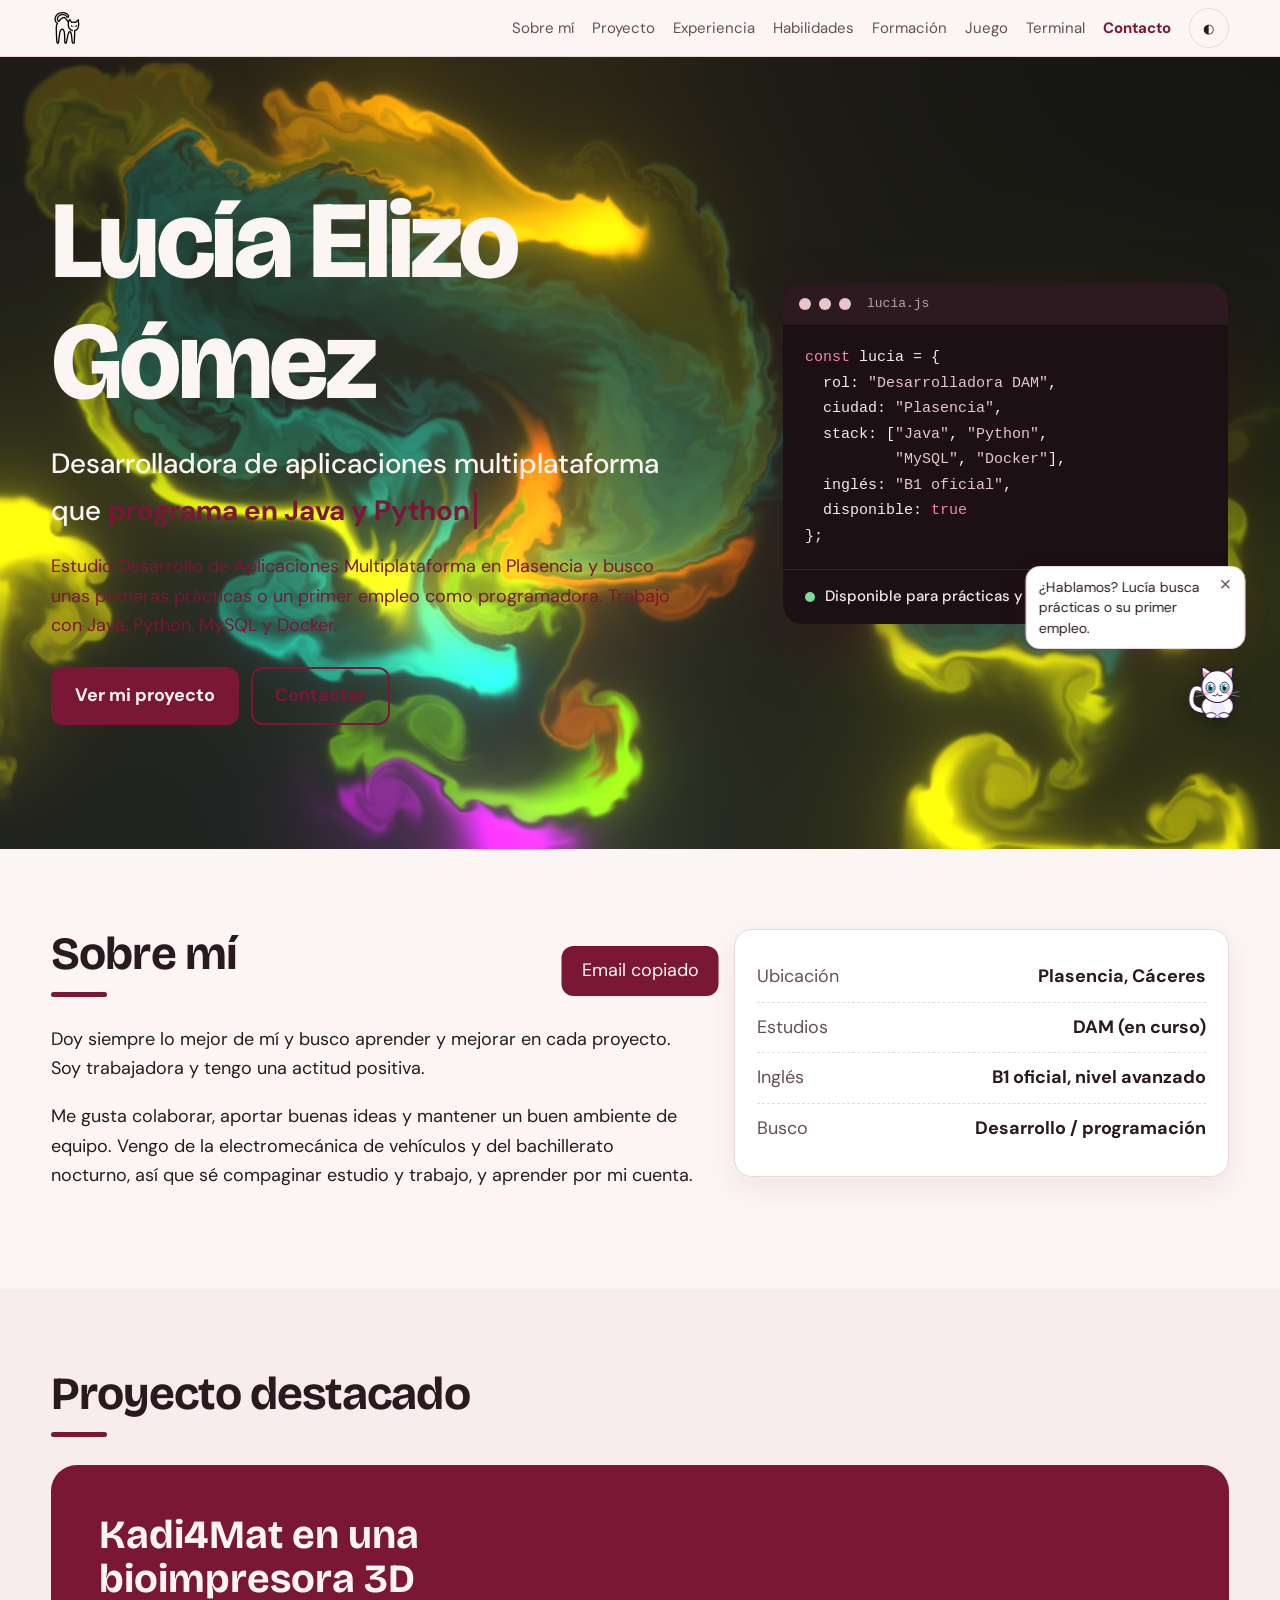
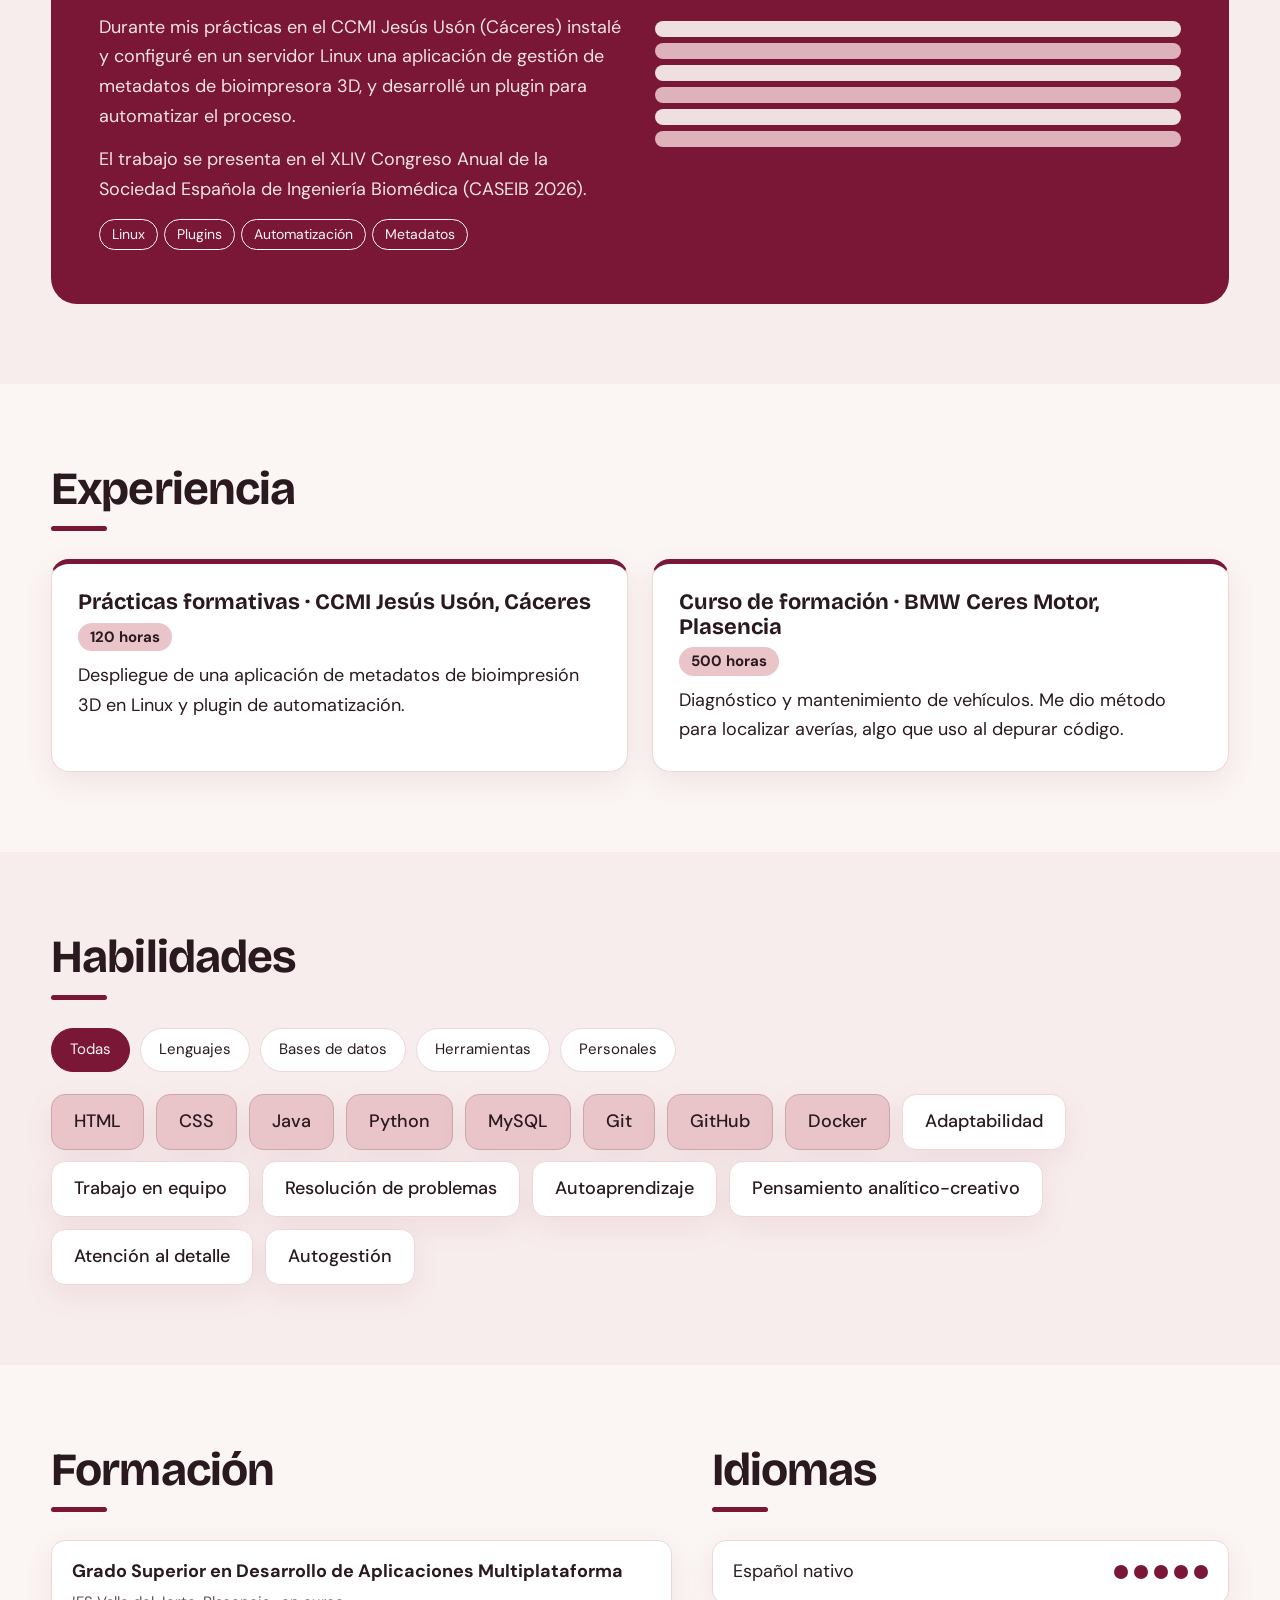
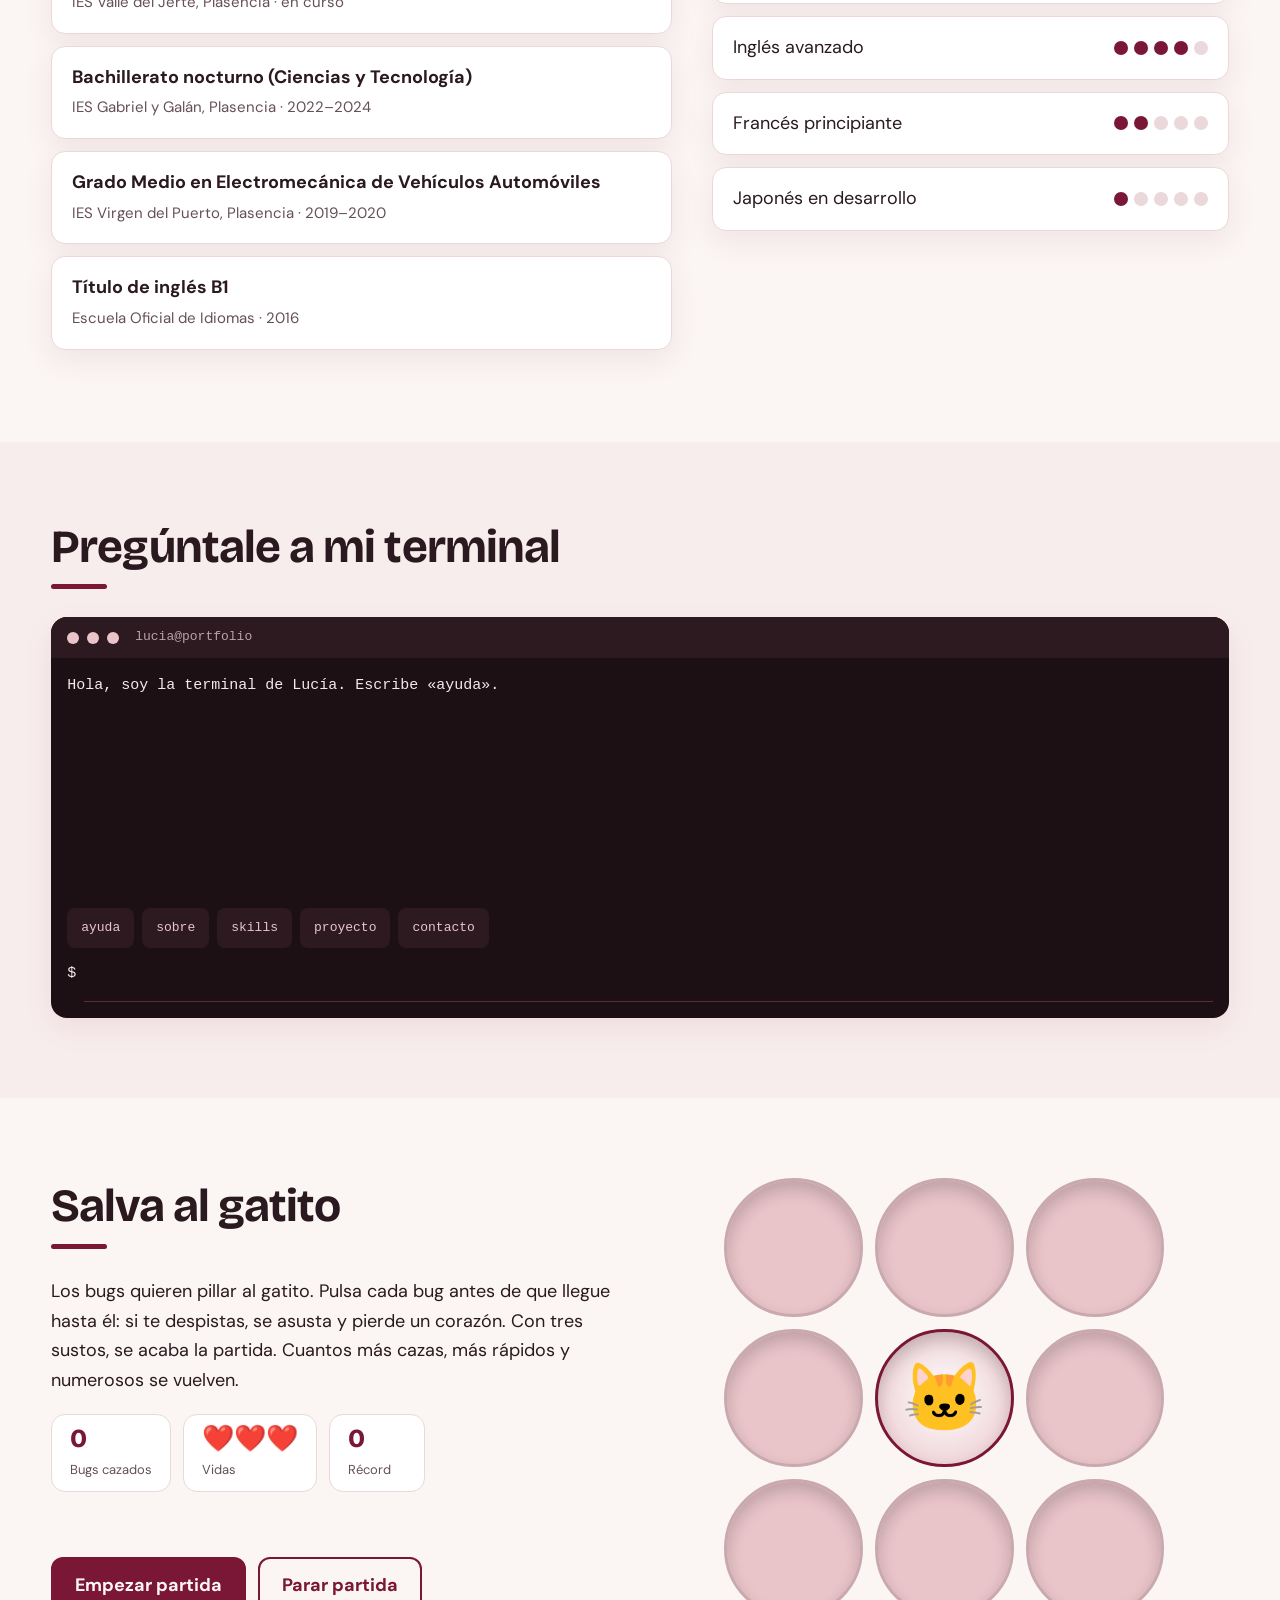
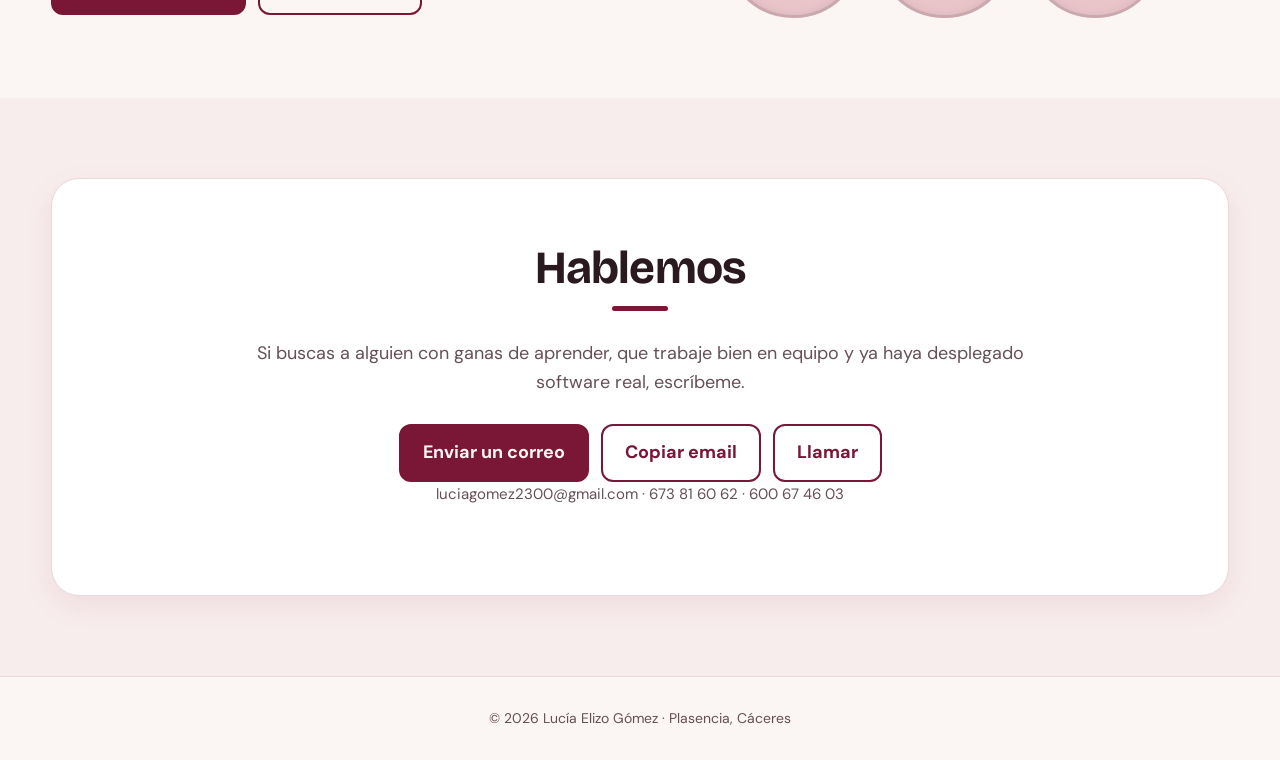
==== commit 59b9b9a4: "2026" ====
--- a/index.html
+++ b/index.html
@@ -16,7 +16,7 @@
 <body>
   <div id="bar"></div>
   <nav>
-    <div class="wrap"><b>Lucía Elizo</b>
+    <div class="wrap"><b><div class="icono"><img src="./icons/icons8-gato-negro-ios-27-outlined-32.png" alt=""></div></b>
       <div id="menu"><a href="#sobre">Sobre mí</a><a href="#proyecto">Proyecto</a><a
           href="#experiencia">Experiencia</a><a href="#habilidades">Habilidades</a><a href="#formacion">Formación</a><a
           href="#juego">Juego</a><a href="#terminal">Terminal</a><a href="#contacto">Contacto</a></div>
--- a/css/styles.css
+++ b/css/styles.css
@@ -58,6 +58,9 @@
     
 }
 
+.icono img{
+    margin-top: 10px;
+}
 
 .change {
     color: var(--bg);
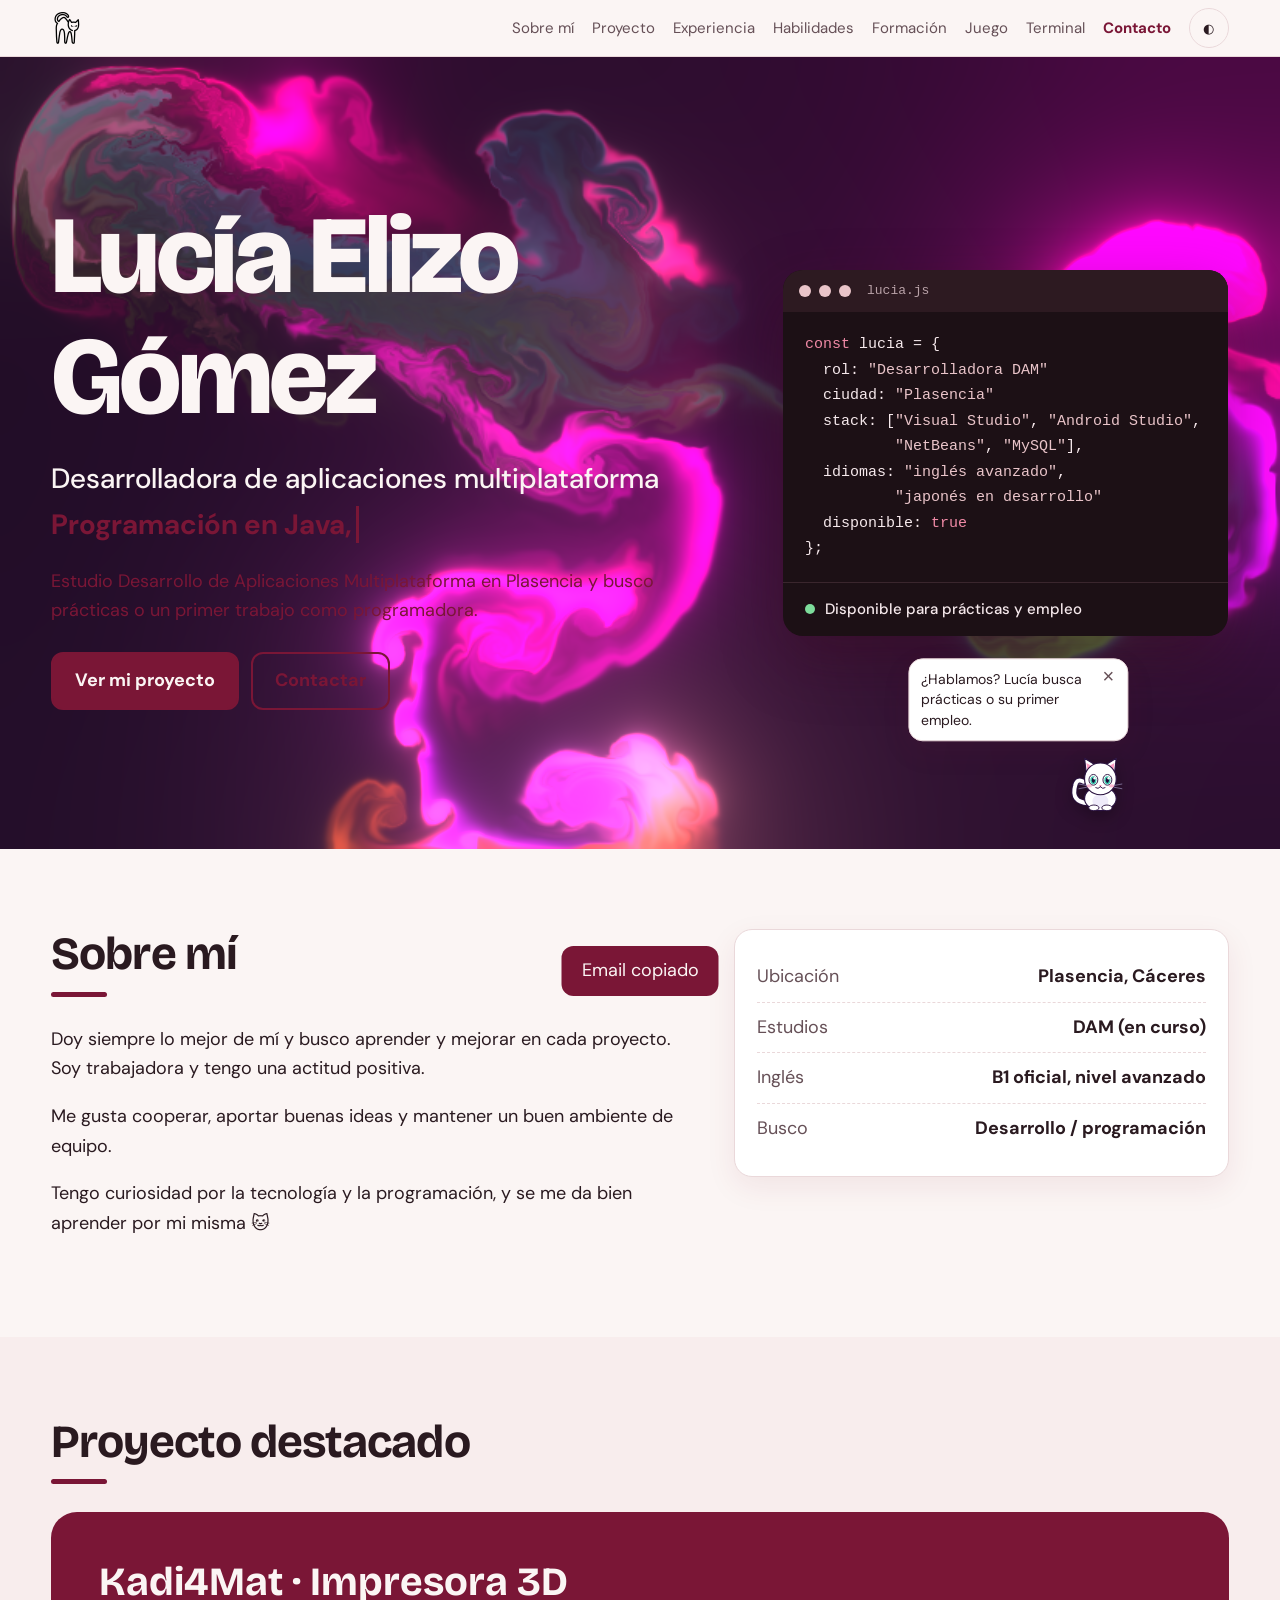
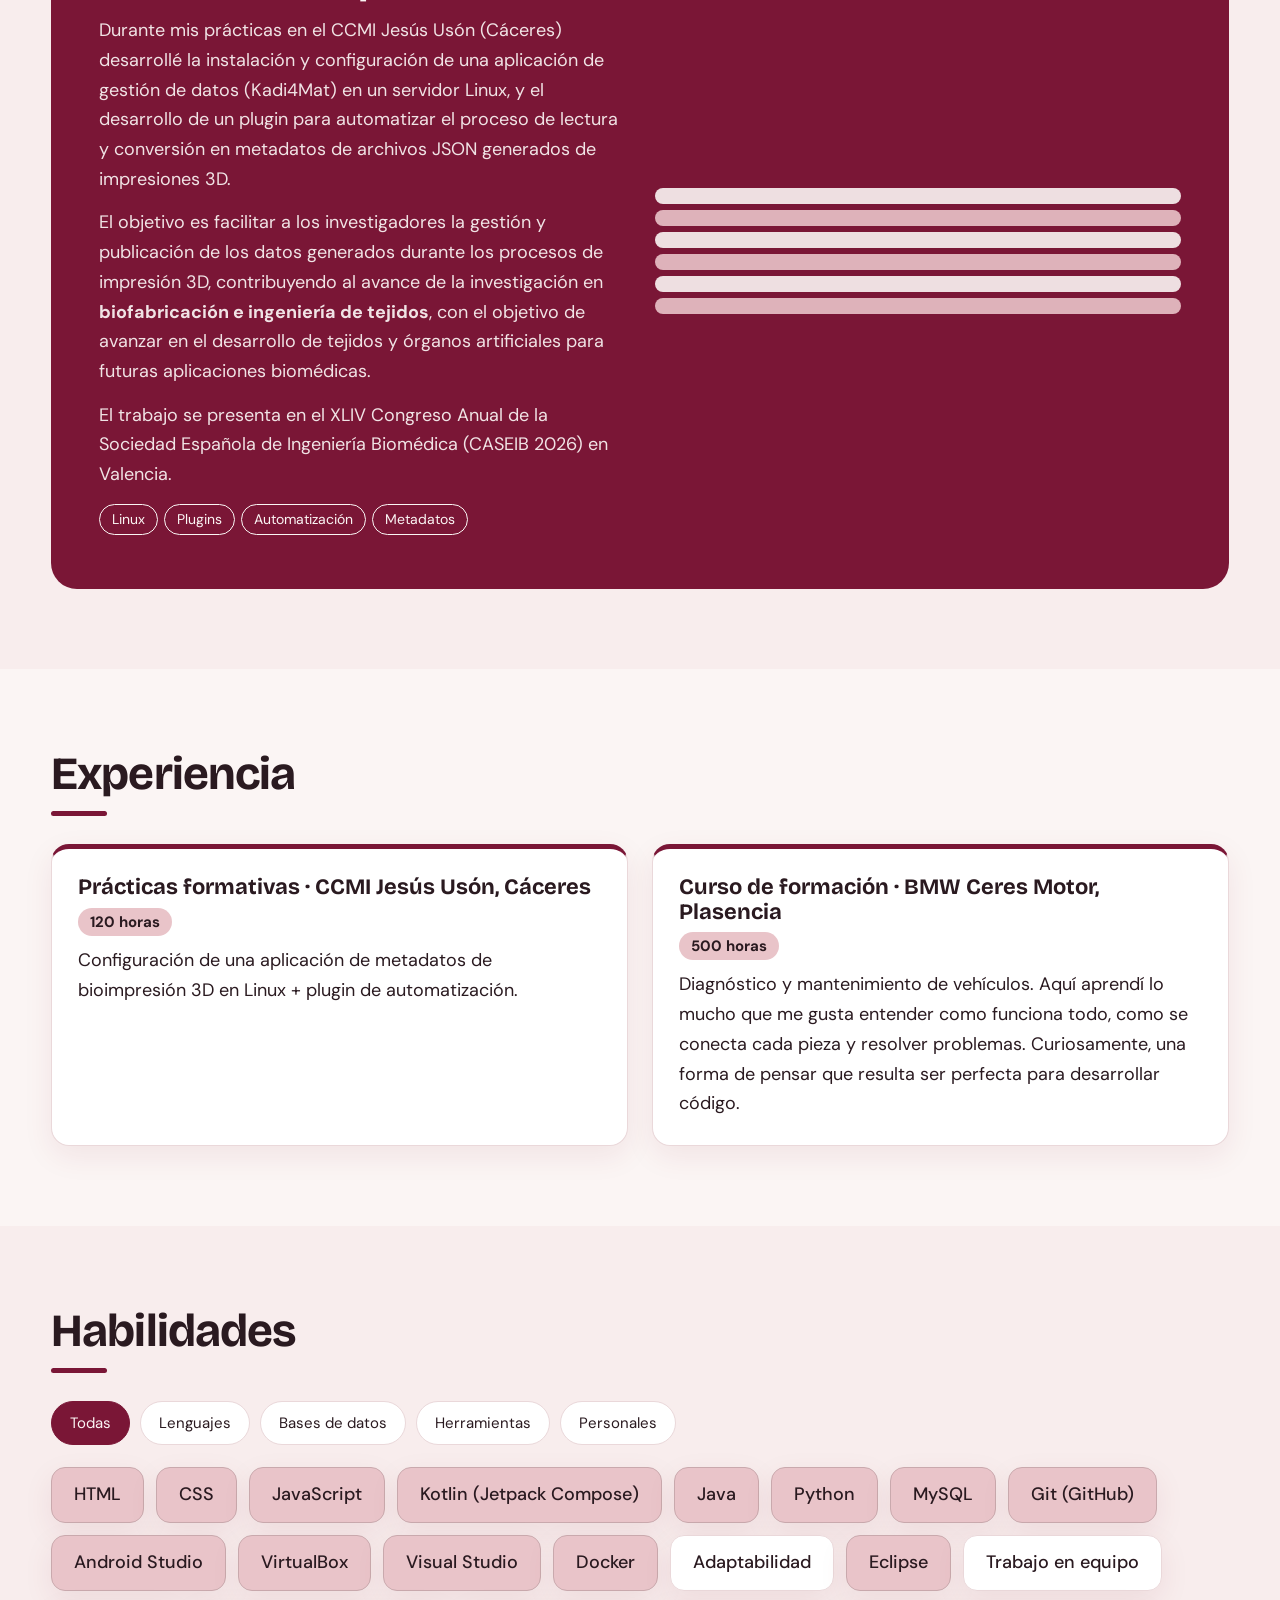
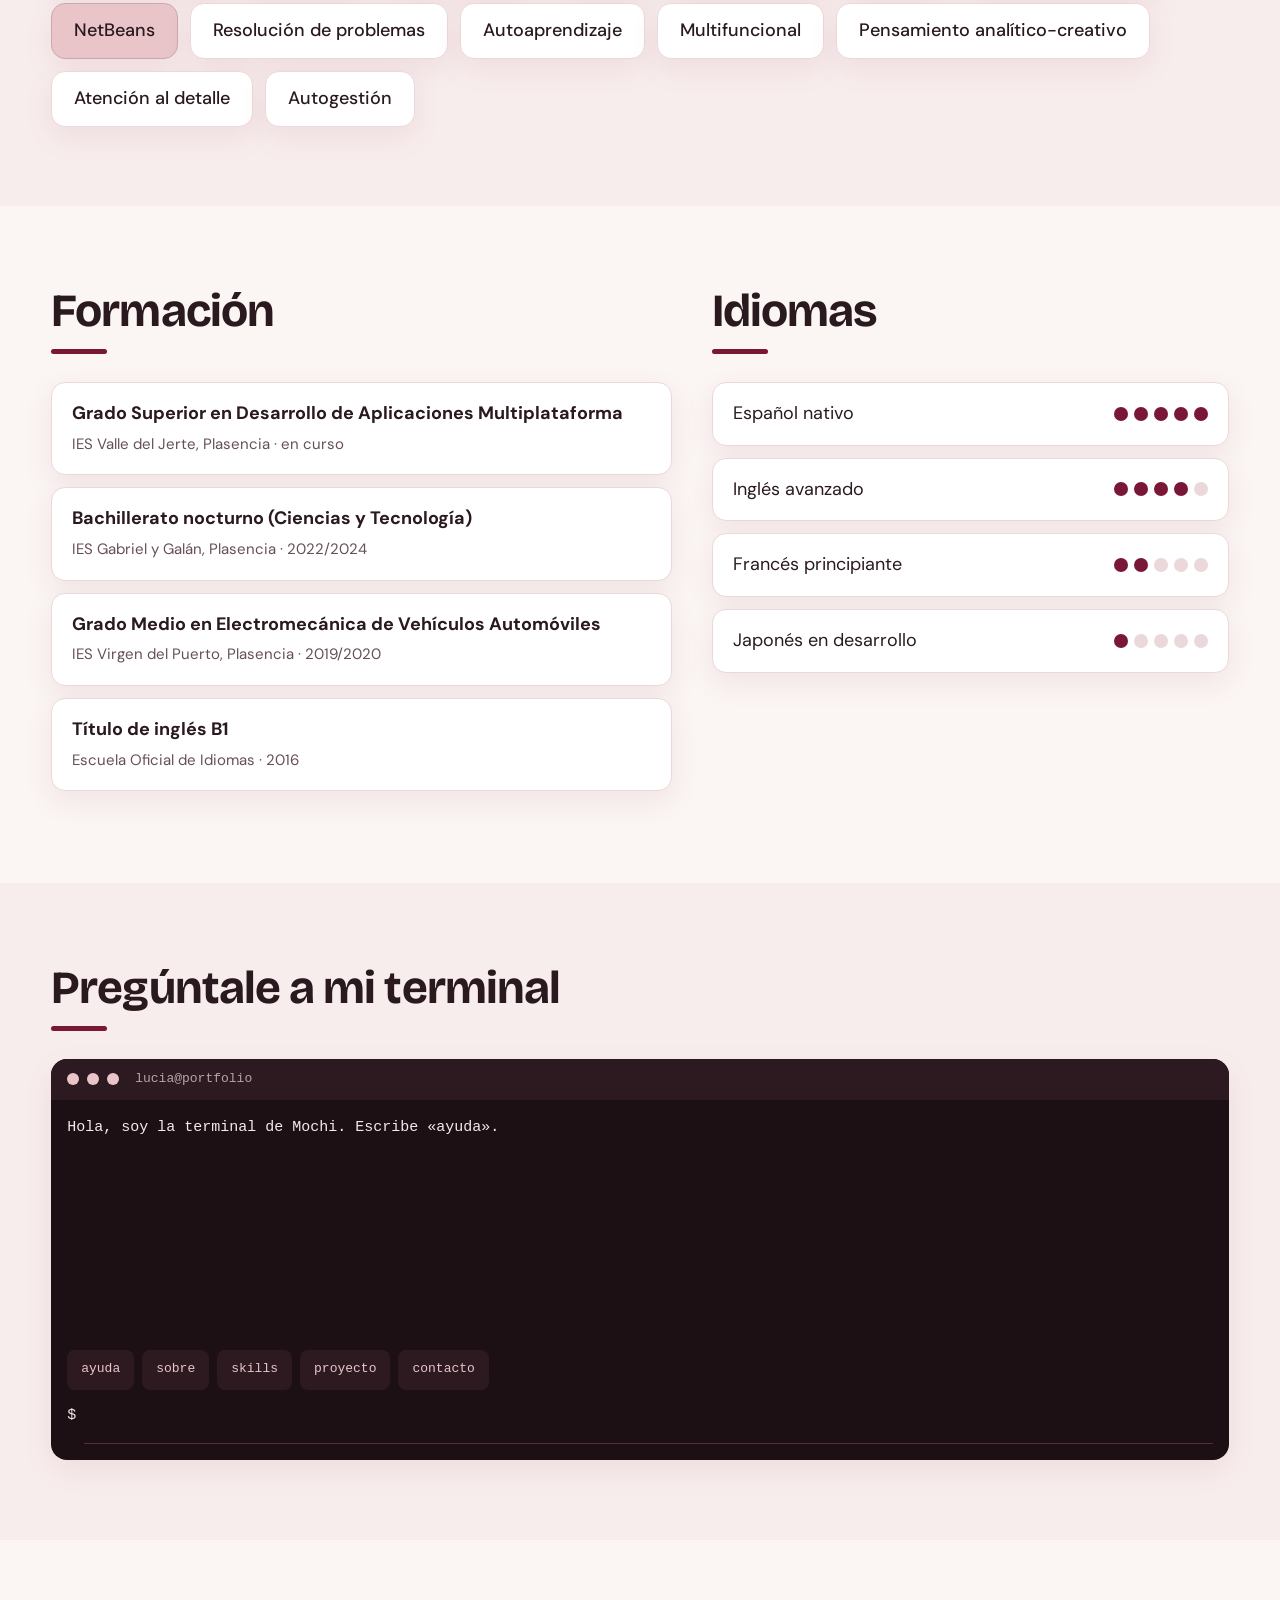
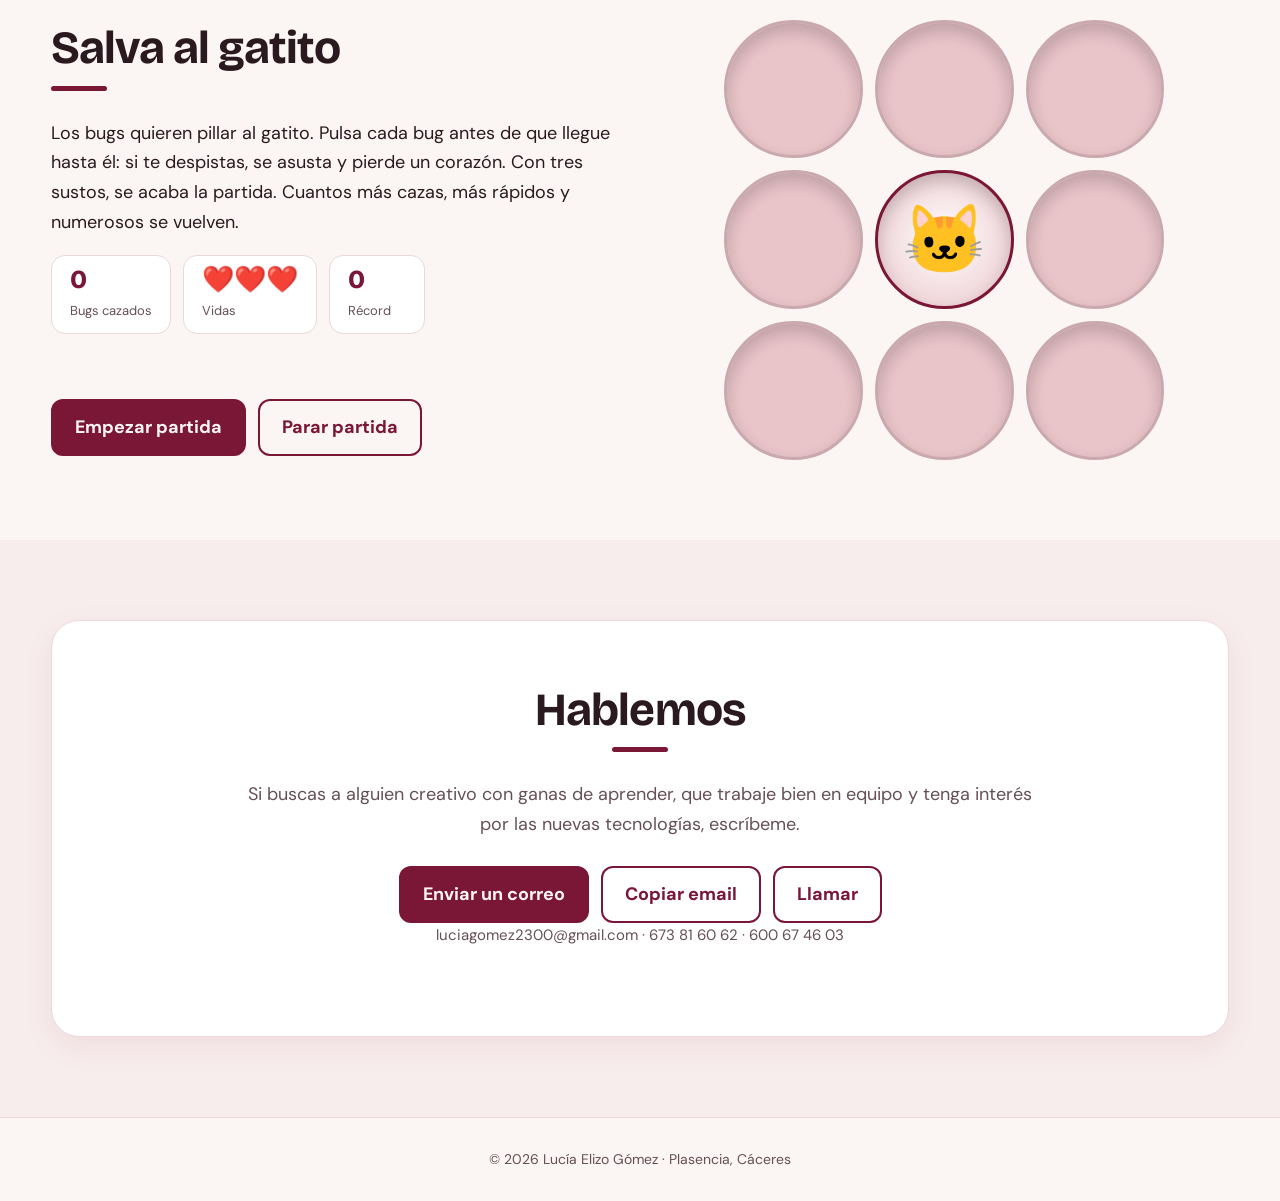
==== commit c6d22f7b: "2026" ====
--- a/index.html
+++ b/index.html
@@ -29,21 +29,22 @@
     <div class="wrap">
       <div>
         <h1 class="change">Lucía Elizo Gómez</h1>
-        <p class="role change">Desarrolladora de aplicaciones multiplataforma <br>que <span class="typed" id="typed"></span>
+        <p class="role change">Desarrolladora de aplicaciones multiplataforma <br><span class="typed" id="typed"></span>
         </p>
-        <p class="lead">Estudio Desarrollo de Aplicaciones Multiplataforma en Plasencia y busco unas primeras prácticas
-          o un primer empleo como programadora. Trabajo con Java, Python, MySQL y Docker.</p>
+        <p class="lead">Estudio Desarrollo de Aplicaciones Multiplataforma en Plasencia y busco prácticas
+          o un primer trabajo como programadora. </p>
         <div class="btns"><a class="btn p" href="#proyecto">Ver mi proyecto</a><a class="btn s"
             href="#contacto">Contactar</a></div>
       </div>
       <aside class="card" id="tilt">
         <div class="cbar"><i></i><i></i><i></i><span>lucia.js</span></div>
         <pre><code><span class="k">const</span> lucia = {
-  rol: <span class="s">"Desarrolladora DAM"</span>,
-  ciudad: <span class="s">"Plasencia"</span>,
-  stack: [<span class="s">"Java"</span>, <span class="s">"Python"</span>,
-          <span class="s">"MySQL"</span>, <span class="s">"Docker"</span>],
-  inglés: <span class="s">"B1 oficial"</span>,
+  rol: <span class="s">"Desarrolladora DAM"</span>
+  ciudad: <span class="s">"Plasencia"</span>
+  stack: [<span class="s">"Visual Studio"</span>, <span class="s">"Android Studio"</span>,
+          <span class="s">"NetBeans"</span>, <span class="s">"MySQL"</span>],
+  idiomas: <span class="s">"inglés avanzado"</span>,
+          <span class="s">"japonés en desarrollo"</span>
   disponible: <span class="k">true</span>
 };</code></pre>
         <div class="ok"><i></i>Disponible para prácticas y empleo</div>
@@ -57,9 +58,9 @@
         <h2>Sobre mí</h2>
         <p>Doy siempre lo mejor de mí y busco aprender y mejorar en cada proyecto. Soy trabajadora y tengo una actitud
           positiva.</p>
-        <p>Me gusta colaborar, aportar buenas ideas y mantener un buen ambiente de equipo. Vengo de la electromecánica
-          de vehículos y del bachillerato nocturno, así que sé compaginar estudio y trabajo, y aprender por mi cuenta.
-        </p>
+        <p>Me gusta cooperar, aportar buenas ideas y mantener un buen ambiente de equipo.</p>
+        <p>Tengo curiosidad por la tecnología y la programación, y se me da bien aprender por mi misma 🐱</p> 
+
       </div>
       <div class="facts">
         <div><span>Ubicación</span><b>Plasencia, Cáceres</b></div>
@@ -75,12 +76,13 @@
       <h2>Proyecto destacado</h2>
       <div class="feature">
         <div>
-          <h3>Kadi4Mat en una bioimpresora 3D</h3>
-          <p>Durante mis prácticas en el CCMI Jesús Usón (Cáceres) instalé y configuré en un servidor Linux una
-            aplicación de gestión de metadatos de bioimpresora 3D, y desarrollé un plugin para automatizar el proceso.
+          <h3>Kadi4Mat · Impresora 3D</h3>
+          <p>Durante mis prácticas en el CCMI Jesús Usón (Cáceres) desarrollé la instalación y configuración de una
+            aplicación de gestión de datos (Kadi4Mat) en un servidor Linux, y el desarrollo de un plugin para automatizar el proceso de lectura y conversión en metadatos de archivos JSON generados de impresiones 3D.
           </p>
+          <p>El objetivo es facilitar a los investigadores la gestión y publicación de los datos generados durante los procesos de impresión 3D, contribuyendo al avance de la investigación en <strong>biofabricación e ingeniería de tejidos</strong>, con el objetivo de avanzar en el desarrollo de tejidos y órganos artificiales para futuras aplicaciones biomédicas.</p>
           <p>El trabajo se presenta en el XLIV Congreso Anual de la Sociedad Española de Ingeniería Biomédica (CASEIB
-            2026).</p>
+            2026) en Valencia.</p>
           <span class="tag">Linux</span><span class="tag">Plugins</span><span class="tag">Automatización</span><span
             class="tag">Metadatos</span>
         </div>
@@ -95,11 +97,11 @@
       <div class="tl">
         <article>
           <h3>Prácticas formativas · CCMI Jesús Usón, Cáceres</h3><small>120 horas</small>
-          <p>Despliegue de una aplicación de metadatos de bioimpresión 3D en Linux y plugin de automatización.</p>
+          <p>Configuración de una aplicación de metadatos de bioimpresión 3D en Linux + plugin de automatización.</p>
         </article>
         <article>
           <h3>Curso de formación · BMW Ceres Motor, Plasencia</h3><small>500 horas</small>
-          <p>Diagnóstico y mantenimiento de vehículos. Me dio método para localizar averías, algo que uso al depurar
+          <p>Diagnóstico y mantenimiento de vehículos. Aquí aprendí lo mucho que me gusta entender como funciona todo, como se conecta cada pieza y resolver problemas. Curiosamente, una forma de pensar que resulta ser perfecta para desarrollar
             código.</p>
         </article>
       </div>
@@ -125,10 +127,10 @@
         <h2>Formación</h2>
         <div><b>Grado Superior en Desarrollo de Aplicaciones Multiplataforma</b><span>IES Valle del Jerte, Plasencia ·
             en curso</span></div>
-        <div><b>Bachillerato nocturno (Ciencias y Tecnología)</b><span>IES Gabriel y Galán, Plasencia · 2022–2024</span>
+        <div><b>Bachillerato nocturno (Ciencias y Tecnología)</b><span>IES Gabriel y Galán, Plasencia · 2022/2024</span>
         </div>
         <div><b>Grado Medio en Electromecánica de Vehículos Automóviles</b><span>IES Virgen del Puerto, Plasencia ·
-            2019–2020</span></div>
+            2019/2020</span></div>
         <div><b>Título de inglés B1</b><span>Escuela Oficial de Idiomas · 2016</span></div>
       </div>
       <div>
@@ -180,7 +182,7 @@
     <div class="wrap">
       <div class="contact">
         <h2>Hablemos</h2>
-        <p>Si buscas a alguien con ganas de aprender, que trabaje bien en equipo y ya haya desplegado software real,
+        <p>Si buscas a alguien creativo con ganas de aprender, que trabaje bien en equipo y tenga interés por las nuevas tecnologías,
           escríbeme.</p>
         <div class="btns"><a class="btn p" href="mailto:luciagomez2300@gmail.com">Enviar un correo</a><button
             class="btn s" id="copy">Copiar email</button><a class="btn s" href="tel:+34673816062">Llamar</a></div>
